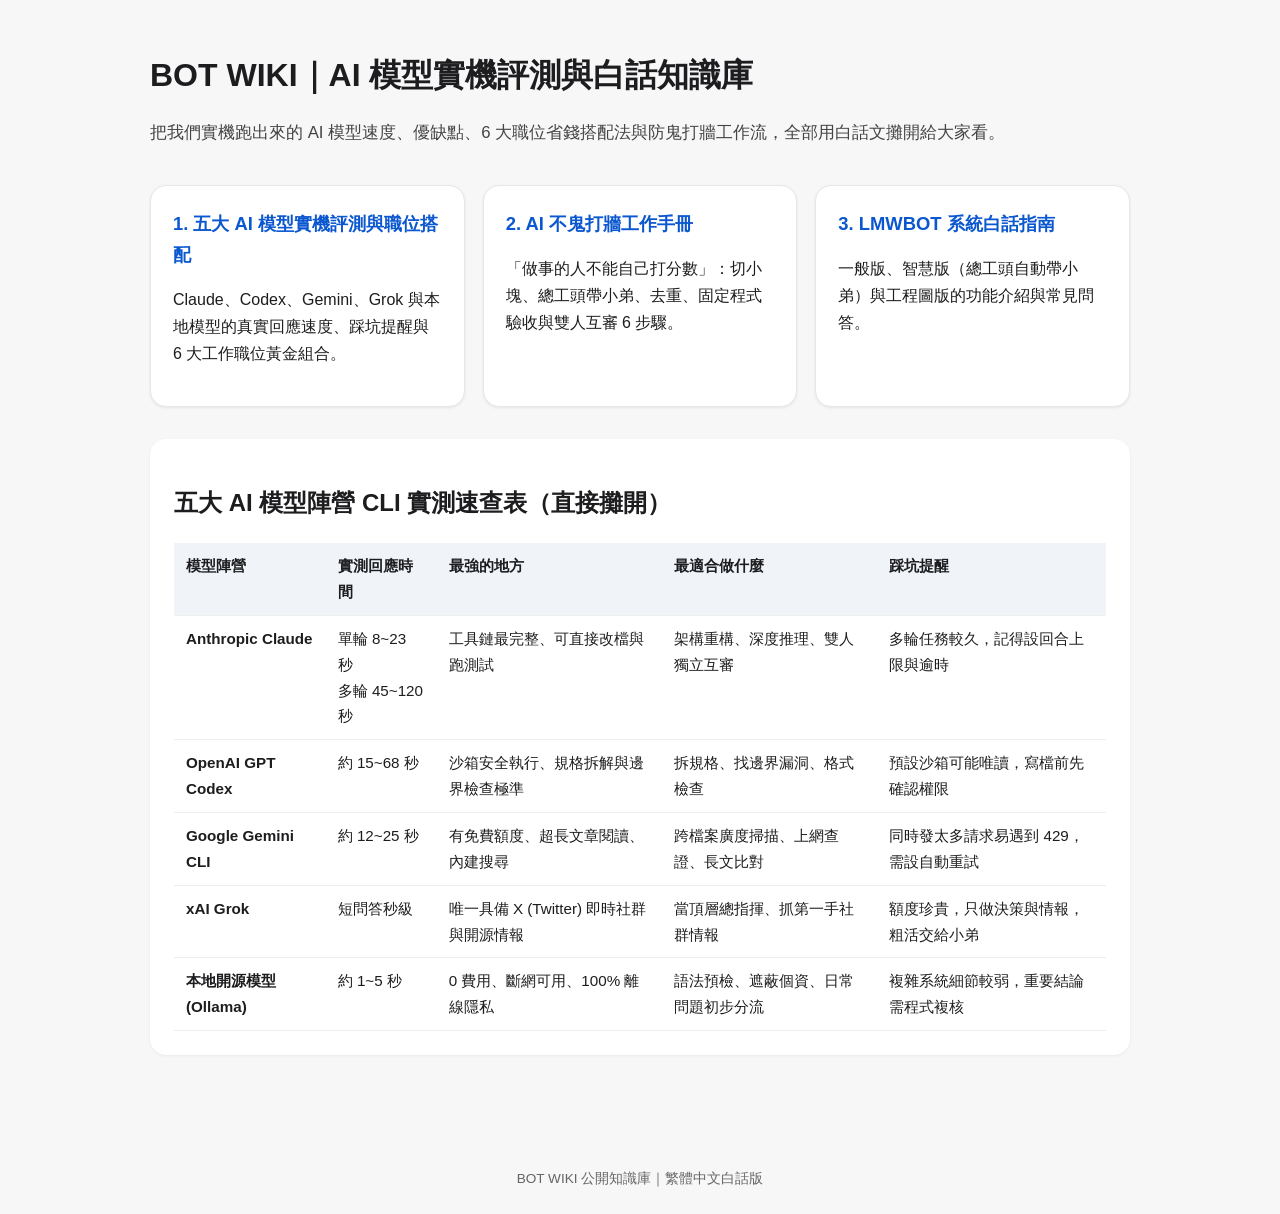
==== index.html @ 4997c87b "docs(wiki): plain-language full tables laid out in README and HTML pages" ====
<!DOCTYPE html>
<html lang="zh-TW">
<head>
<meta charset="utf-8">
<meta name="viewport" content="width=device-width, initial-scale=1">
<title>BOT WIKI｜AI 模型實機評測與白話知識庫</title>
<style>
body{margin:0;font-family:"Noto Sans CJK TC","PingFang TC","Microsoft JhengHei",sans-serif;background:#f7f7f8;color:#1d1d1f;line-height:1.7}
header{padding:48px 24px 20px;max-width:980px;margin:auto}
h1{font-size:2rem;margin:0 0 8px}
.sub{color:#444;font-size:1.05rem}
main{max-width:980px;margin:auto;padding:0 24px 64px}
.cards{display:grid;grid-template-columns:repeat(auto-fit,minmax(280px,1fr));gap:18px;margin-bottom:32px}
a.card{display:block;background:#fff;border-radius:16px;padding:22px;text-decoration:none;color:inherit;box-shadow:0 1px 3px rgba(0,0,0,.08);border:1px solid #e5e7eb}
a.card h2{font-size:1.15rem;margin:0 0 8px;color:#0b57d0}
section{background:#fff;border-radius:16px;padding:24px;margin-bottom:24px;box-shadow:0 1px 3px rgba(0,0,0,.06)}
table{width:100%;border-collapse:collapse;margin-top:12px;font-size:.95rem}
th,td{padding:10px 12px;border-bottom:1px solid #eee;text-align:left;vertical-align:top}
th{background:#f0f4f9;font-weight:600}
footer{text-align:center;color:#666;font-size:.85rem;padding:24px}
</style>
</head>
<body>
<header>
<h1>BOT WIKI｜AI 模型實機評測與白話知識庫</h1>
<p class="sub">把我們實機跑出來的 AI 模型速度、優缺點、6 大職位省錢搭配法與防鬼打牆工作流，全部用白話文攤開給大家看。</p>
</header>
<main>
<div class="cards">
<a class="card" href="pages/smith/model-providers-live-benchmark.html"><h2>1. 五大 AI 模型實機評測與職位搭配</h2><p>Claude、Codex、Gemini、Grok 與本地模型的真實回應速度、踩坑提醒與 6 大工作職位黃金組合。</p></a>
<a class="card" href="pages/smith/agentic-dual-loop-playbook.html"><h2>2. AI 不鬼打牆工作手冊</h2><p>「做事的人不能自己打分數」：切小塊、總工頭帶小弟、去重、固定程式驗收與雙人互審 6 步驟。</p></a>
<a class="card" href="pages/smith/lmwbot-system-guide.html"><h2>3. LMWBOT 系統白話指南</h2><p>一般版、智慧版（總工頭自動帶小弟）與工程圖版的功能介紹與常見問答。</p></a>
</div>

<section>
<h2>五大 AI 模型陣營 CLI 實測速查表（直接攤開）</h2>
<table>
<thead><tr><th>模型陣營</th><th>實測回應時間</th><th>最強的地方</th><th>最適合做什麼</th><th>踩坑提醒</th></tr></thead>
<tbody>
<tr><td><b>Anthropic Claude</b></td><td>單輪 8~23 秒<br>多輪 45~120 秒</td><td>工具鏈最完整、可直接改檔與跑測試</td><td>架構重構、深度推理、雙人獨立互審</td><td>多輪任務較久，記得設回合上限與逾時</td></tr>
<tr><td><b>OpenAI GPT Codex</b></td><td>約 15~68 秒</td><td>沙箱安全執行、規格拆解與邊界檢查極準</td><td>拆規格、找邊界漏洞、格式檢查</td><td>預設沙箱可能唯讀，寫檔前先確認權限</td></tr>
<tr><td><b>Google Gemini CLI</b></td><td>約 12~25 秒</td><td>有免費額度、超長文章閱讀、內建搜尋</td><td>跨檔案廣度掃描、上網查證、長文比對</td><td>同時發太多請求易遇到 429，需設自動重試</td></tr>
<tr><td><b>xAI Grok</b></td><td>短問答秒級</td><td>唯一具備 X (Twitter) 即時社群與開源情報</td><td>當頂層總指揮、抓第一手社群情報</td><td>額度珍貴，只做決策與情報，粗活交給小弟</td></tr>
<tr><td><b>本地開源模型 (Ollama)</b></td><td>約 1~5 秒</td><td>0 費用、斷網可用、100% 離線隱私</td><td>語法預檢、遮蔽個資、日常問題初步分流</td><td>複雜系統細節較弱，重要結論需程式複核</td></tr>
</tbody>
</table>
</section>
</main>
<footer>BOT WIKI 公開知識庫｜繁體中文白話版</footer>
</body>
</html>
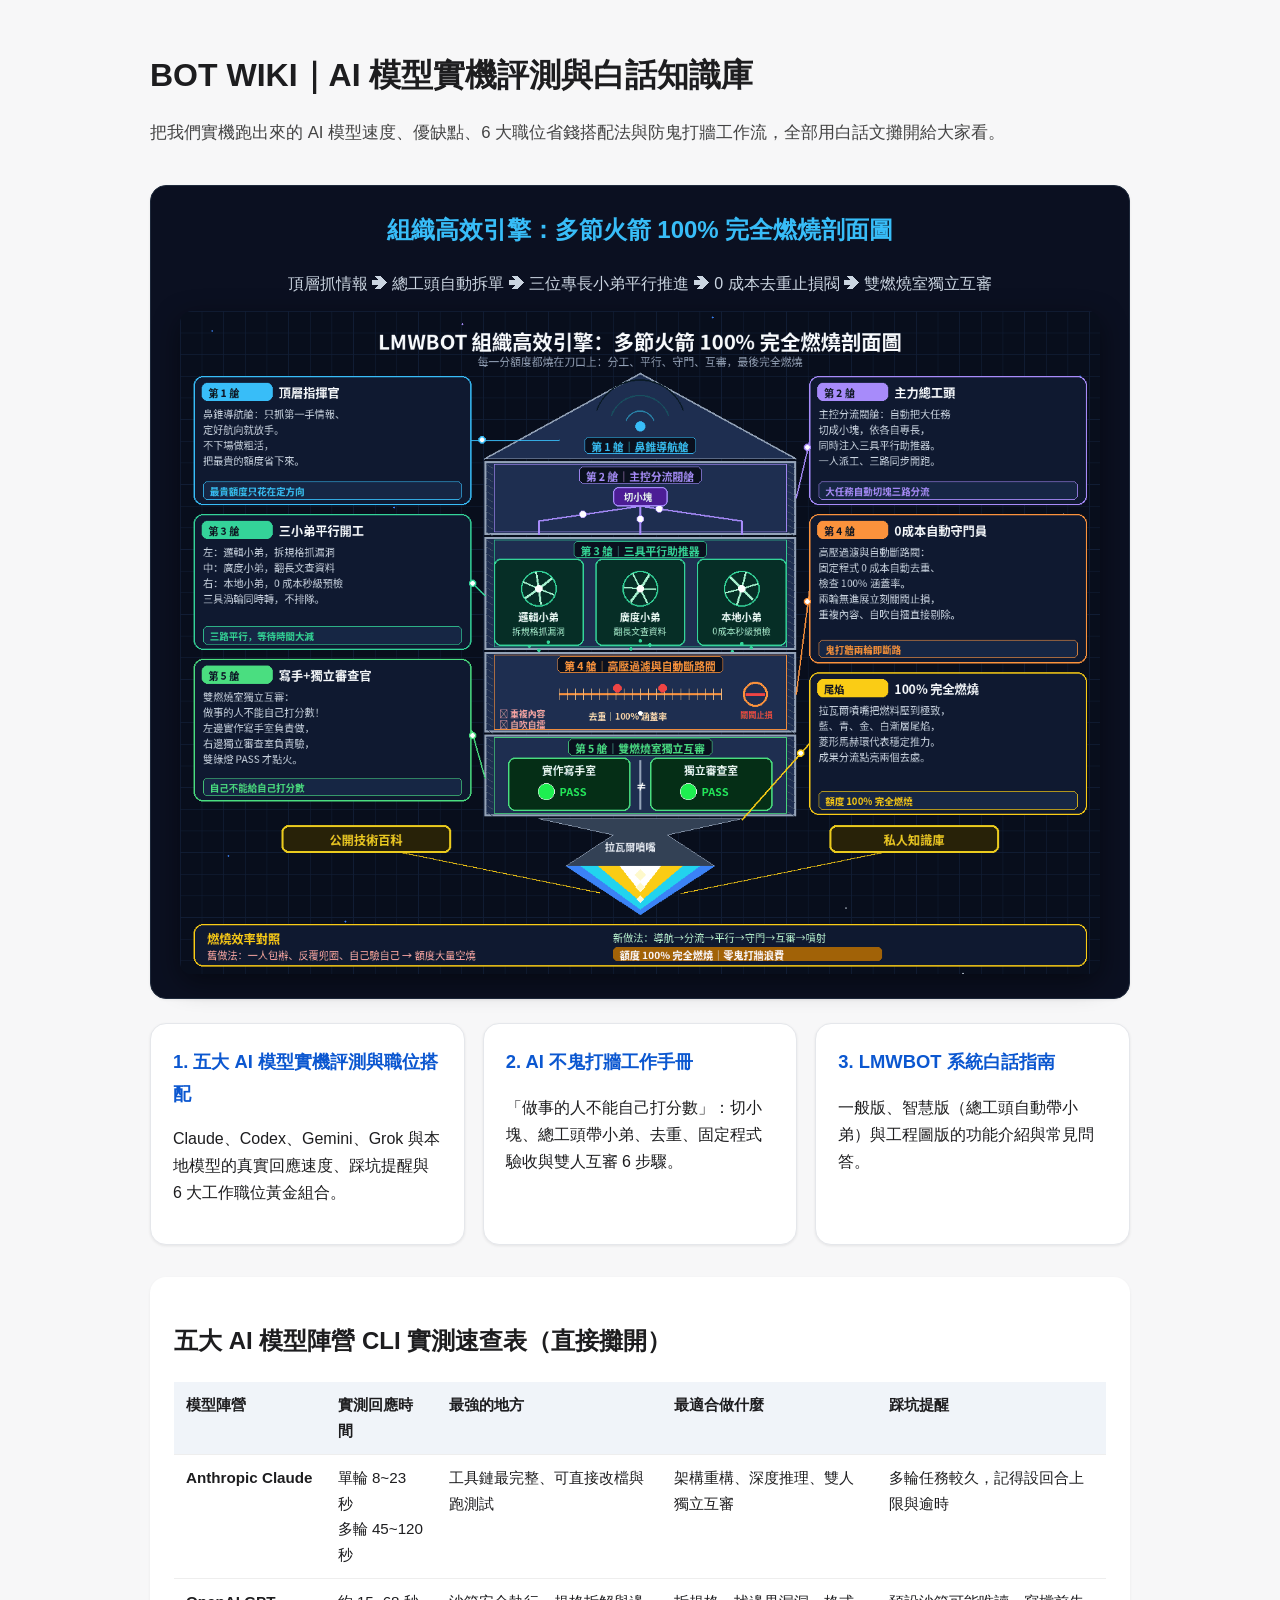
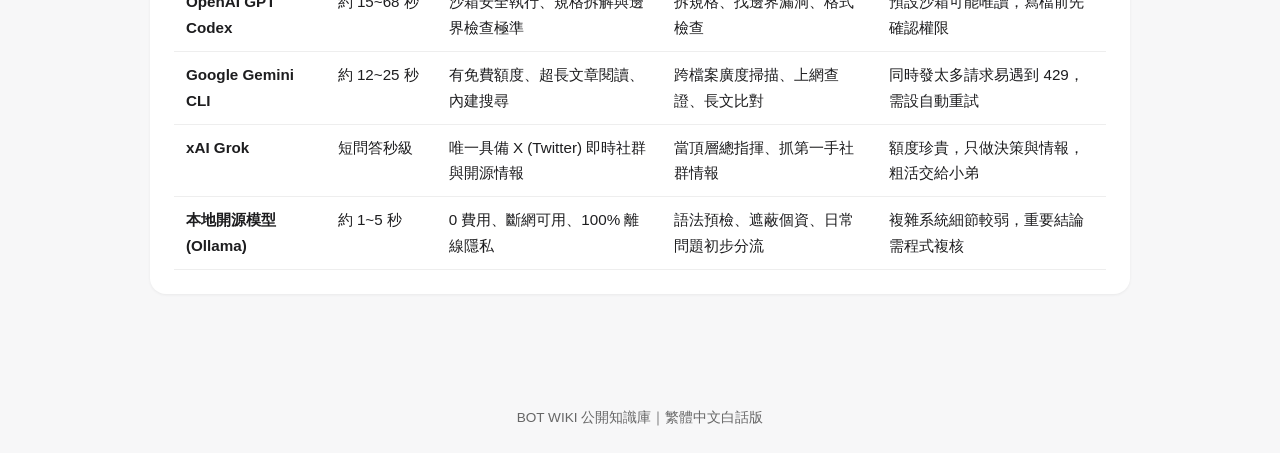
==== commit ff547515: "feat(bot_wiki): add Rocket 100% Complete-Combustion Cross-Section animated GIF" ====
--- a/index.html
+++ b/index.html
@@ -26,6 +26,11 @@
 <p class="sub">把我們實機跑出來的 AI 模型速度、優缺點、6 大職位省錢搭配法與防鬼打牆工作流，全部用白話文攤開給大家看。</p>
 </header>
 <main>
+<section style="text-align:center;background:#0b1021;color:#f8fafc;border:1px solid #1e293b">
+<h2 style="margin-top:0;color:#38bdf8">組織高效引擎：多節火箭 100% 完全燃燒剖面圖</h2>
+<p style="color:#cbd5e1;margin:6px 0 14px">頂層抓情報 ➔ 總工頭自動拆單 ➔ 三位專長小弟平行推進 ➔ 0 成本去重止損閥 ➔ 雙燃燒室獨立互審</p>
+<img src="assets/org-efficiency-engine.gif" alt="LMWBOT 組織高效引擎：多節火箭 100% 完全燃燒剖面圖" style="width:100%;max-width:920px;border-radius:12px;display:block;margin:0 auto;box-shadow:0 8px 28px rgba(0,0,0,.45)">
+</section>
 <div class="cards">
 <a class="card" href="pages/smith/model-providers-live-benchmark.html"><h2>1. 五大 AI 模型實機評測與職位搭配</h2><p>Claude、Codex、Gemini、Grok 與本地模型的真實回應速度、踩坑提醒與 6 大工作職位黃金組合。</p></a>
 <a class="card" href="pages/smith/agentic-dual-loop-playbook.html"><h2>2. AI 不鬼打牆工作手冊</h2><p>「做事的人不能自己打分數」：切小塊、總工頭帶小弟、去重、固定程式驗收與雙人互審 6 步驟。</p></a>
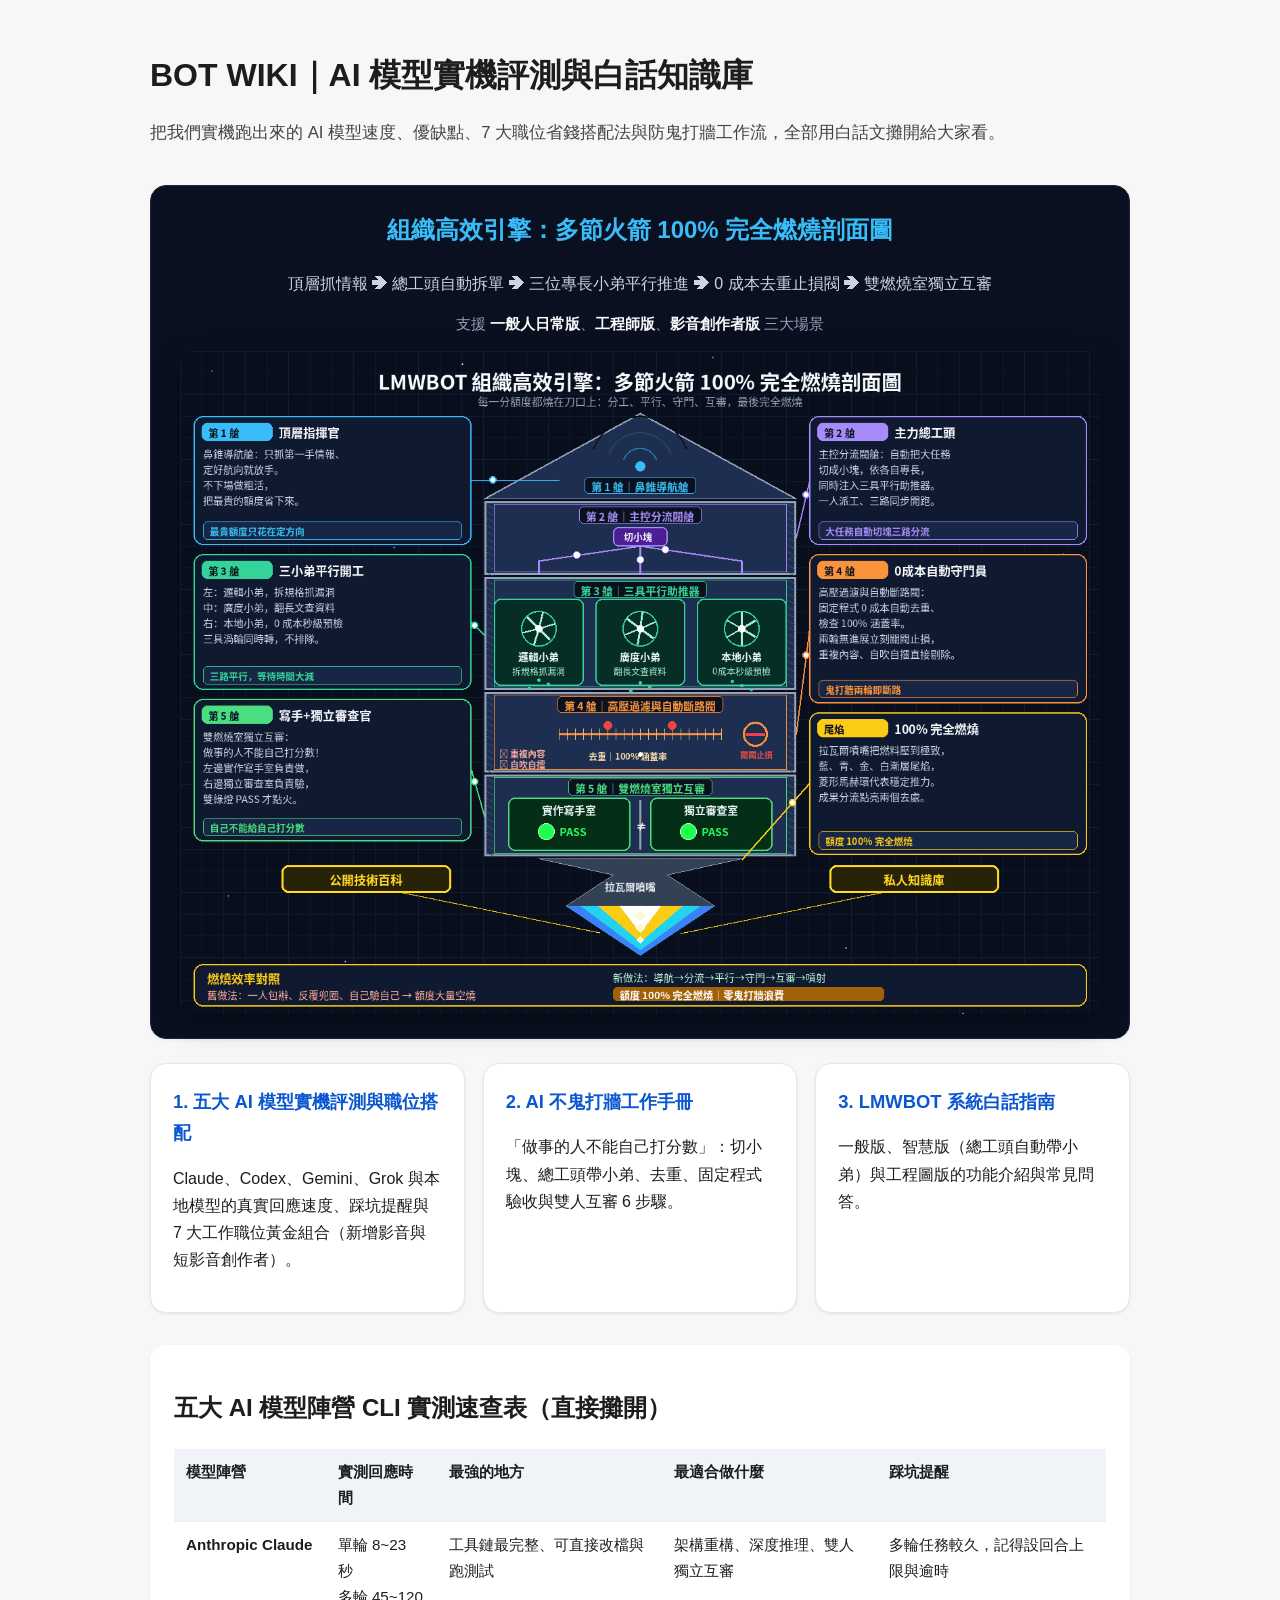
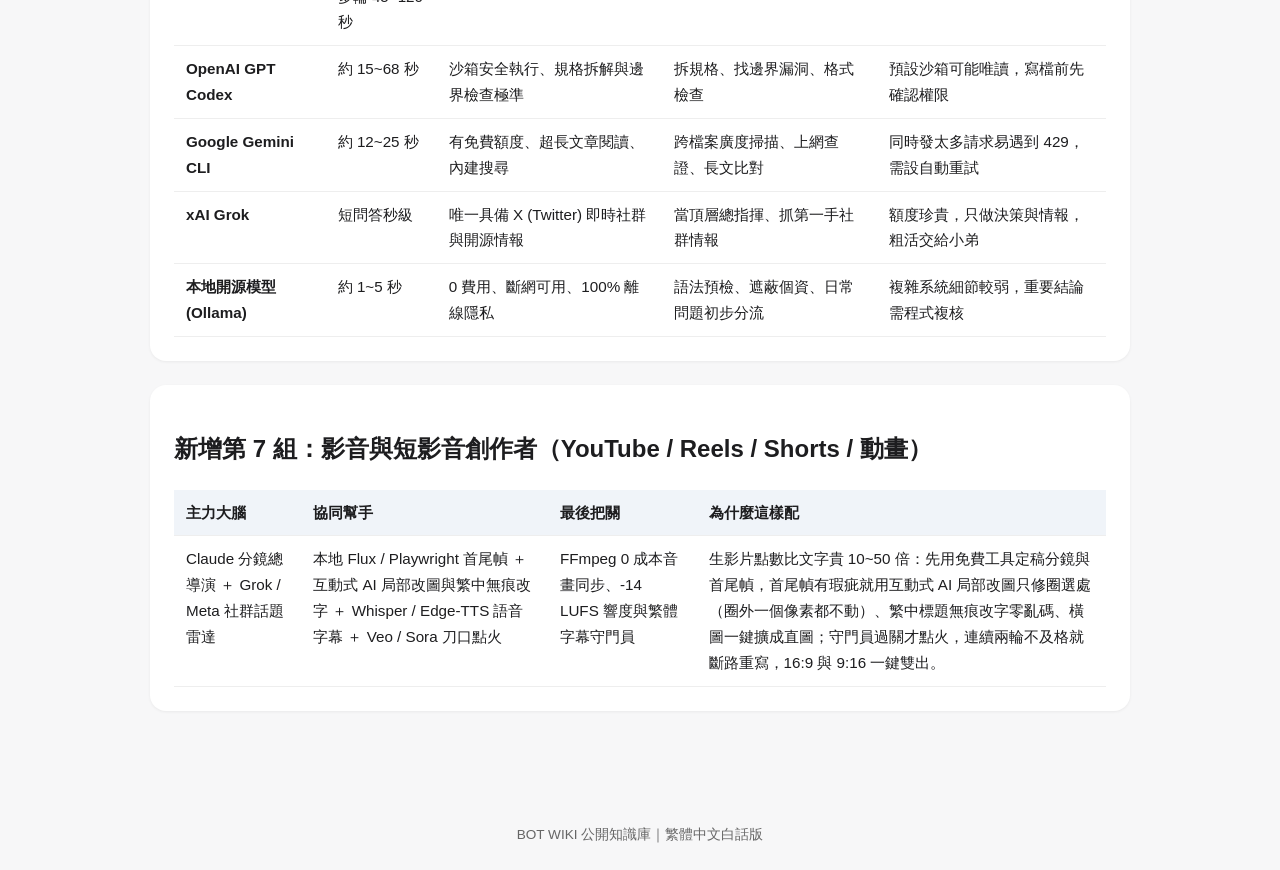
==== commit 5fb37ba5: "feat(bot_wiki): add Creator Media Pipeline & Interactive AI Image Editor Core (7th role combo)" ====
--- a/index.html
+++ b/index.html
@@ -23,16 +23,17 @@
 <body>
 <header>
 <h1>BOT WIKI｜AI 模型實機評測與白話知識庫</h1>
-<p class="sub">把我們實機跑出來的 AI 模型速度、優缺點、6 大職位省錢搭配法與防鬼打牆工作流，全部用白話文攤開給大家看。</p>
+<p class="sub">把我們實機跑出來的 AI 模型速度、優缺點、7 大職位省錢搭配法與防鬼打牆工作流，全部用白話文攤開給大家看。</p>
 </header>
 <main>
 <section style="text-align:center;background:#0b1021;color:#f8fafc;border:1px solid #1e293b">
 <h2 style="margin-top:0;color:#38bdf8">組織高效引擎：多節火箭 100% 完全燃燒剖面圖</h2>
 <p style="color:#cbd5e1;margin:6px 0 14px">頂層抓情報 ➔ 總工頭自動拆單 ➔ 三位專長小弟平行推進 ➔ 0 成本去重止損閥 ➔ 雙燃燒室獨立互審</p>
+<p style="color:#94a3b8;margin:0 0 14px;font-size:.95rem">支援 <b style="color:#f8fafc">一般人日常版</b>、<b style="color:#f8fafc">工程師版</b>、<b style="color:#f8fafc">影音創作者版</b> 三大場景</p>
 <img src="assets/org-efficiency-engine.gif" alt="LMWBOT 組織高效引擎：多節火箭 100% 完全燃燒剖面圖" style="width:100%;max-width:920px;border-radius:12px;display:block;margin:0 auto;box-shadow:0 8px 28px rgba(0,0,0,.45)">
 </section>
 <div class="cards">
-<a class="card" href="pages/smith/model-providers-live-benchmark.html"><h2>1. 五大 AI 模型實機評測與職位搭配</h2><p>Claude、Codex、Gemini、Grok 與本地模型的真實回應速度、踩坑提醒與 6 大工作職位黃金組合。</p></a>
+<a class="card" href="pages/smith/model-providers-live-benchmark.html"><h2>1. 五大 AI 模型實機評測與職位搭配</h2><p>Claude、Codex、Gemini、Grok 與本地模型的真實回應速度、踩坑提醒與 7 大工作職位黃金組合（新增影音與短影音創作者）。</p></a>
 <a class="card" href="pages/smith/agentic-dual-loop-playbook.html"><h2>2. AI 不鬼打牆工作手冊</h2><p>「做事的人不能自己打分數」：切小塊、總工頭帶小弟、去重、固定程式驗收與雙人互審 6 步驟。</p></a>
 <a class="card" href="pages/smith/lmwbot-system-guide.html"><h2>3. LMWBOT 系統白話指南</h2><p>一般版、智慧版（總工頭自動帶小弟）與工程圖版的功能介紹與常見問答。</p></a>
 </div>
@@ -50,6 +51,16 @@
 </tbody>
 </table>
 </section>
+
+<section>
+<h2>新增第 7 組：影音與短影音創作者（YouTube / Reels / Shorts / 動畫）</h2>
+<table>
+<thead><tr><th>主力大腦</th><th>協同幫手</th><th>最後把關</th><th>為什麼這樣配</th></tr></thead>
+<tbody>
+<tr><td>Claude 分鏡總導演 ＋ Grok / Meta 社群話題雷達</td><td>本地 Flux / Playwright 首尾幀 ＋ 互動式 AI 局部改圖與繁中無痕改字 ＋ Whisper / Edge-TTS 語音字幕 ＋ Veo / Sora 刀口點火</td><td>FFmpeg 0 成本音畫同步、-14 LUFS 響度與繁體字幕守門員</td><td>生影片點數比文字貴 10~50 倍：先用免費工具定稿分鏡與首尾幀，首尾幀有瑕疵就用互動式 AI 局部改圖只修圈選處（圈外一個像素都不動）、繁中標題無痕改字零亂碼、橫圖一鍵擴成直圖；守門員過關才點火，連續兩輪不及格就斷路重寫，16:9 與 9:16 一鍵雙出。</td></tr>
+</tbody>
+</table>
+</section>
 </main>
 <footer>BOT WIKI 公開知識庫｜繁體中文白話版</footer>
 </body>
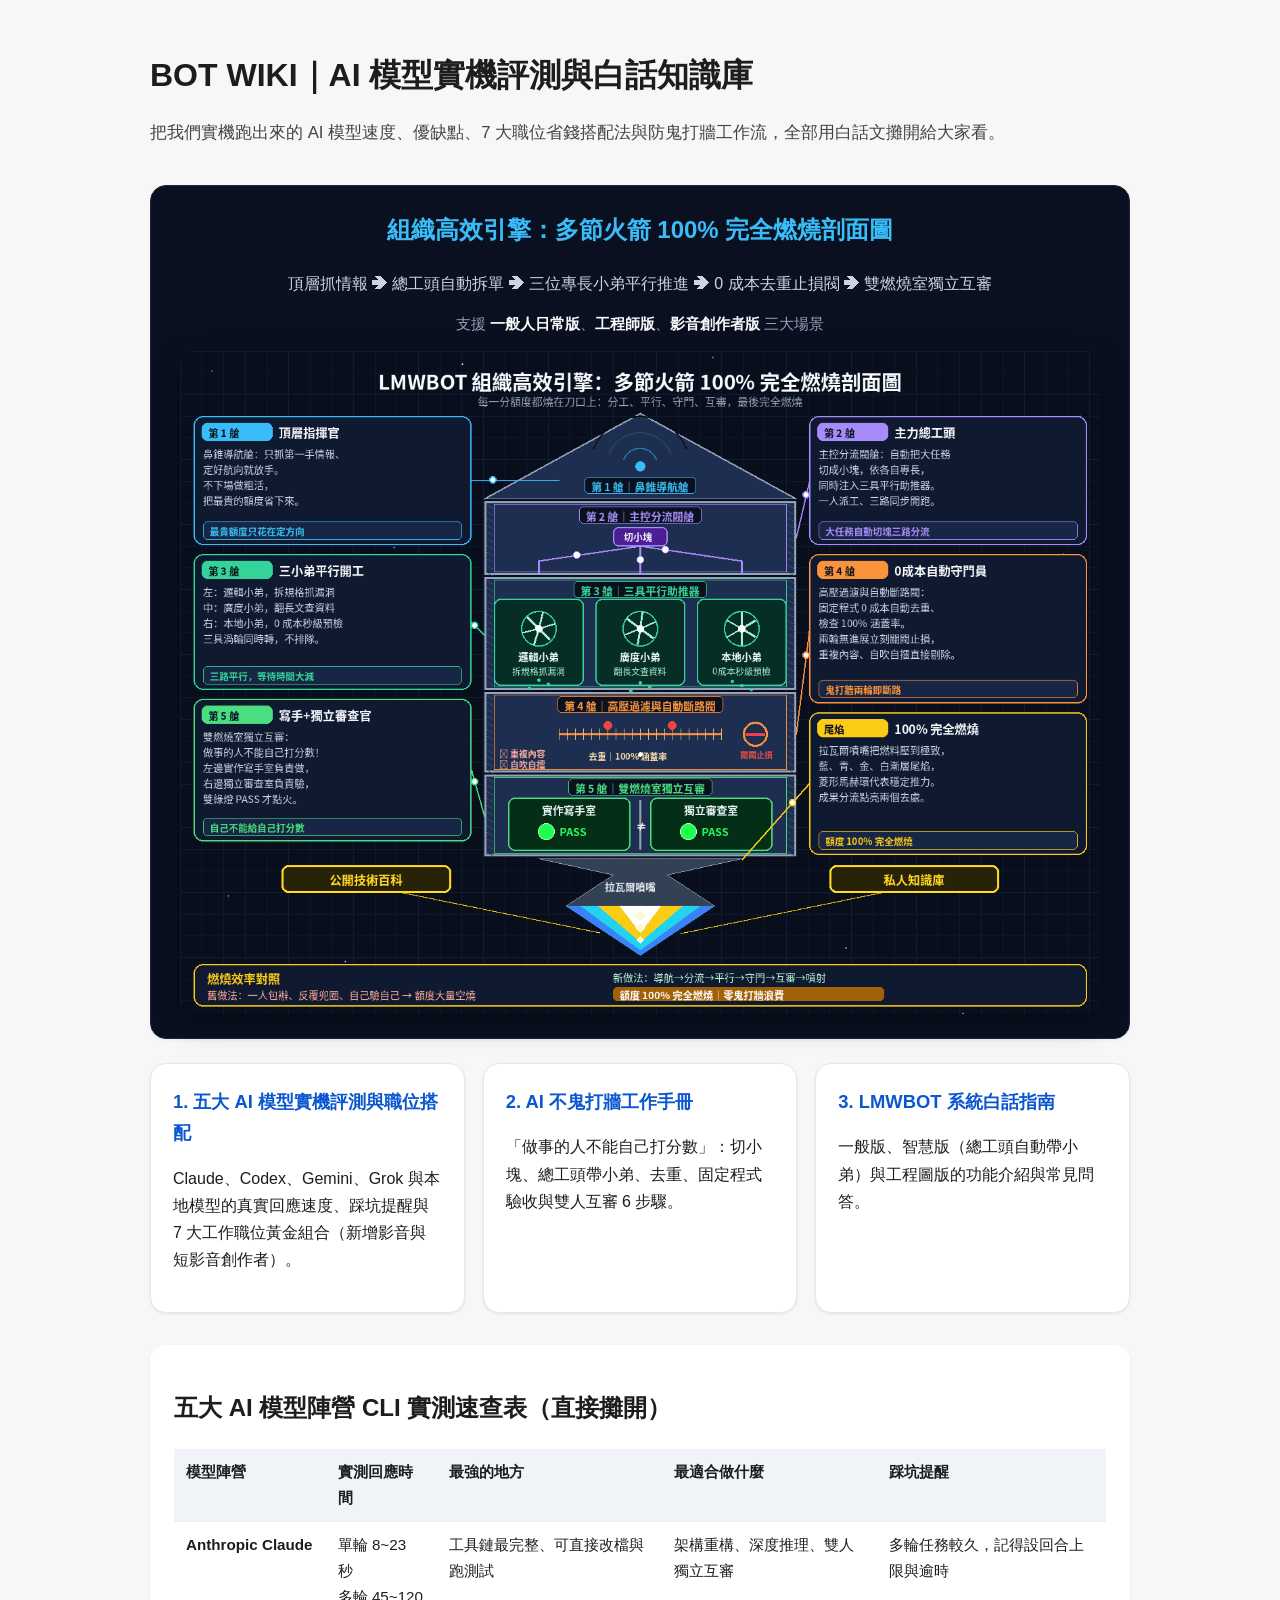
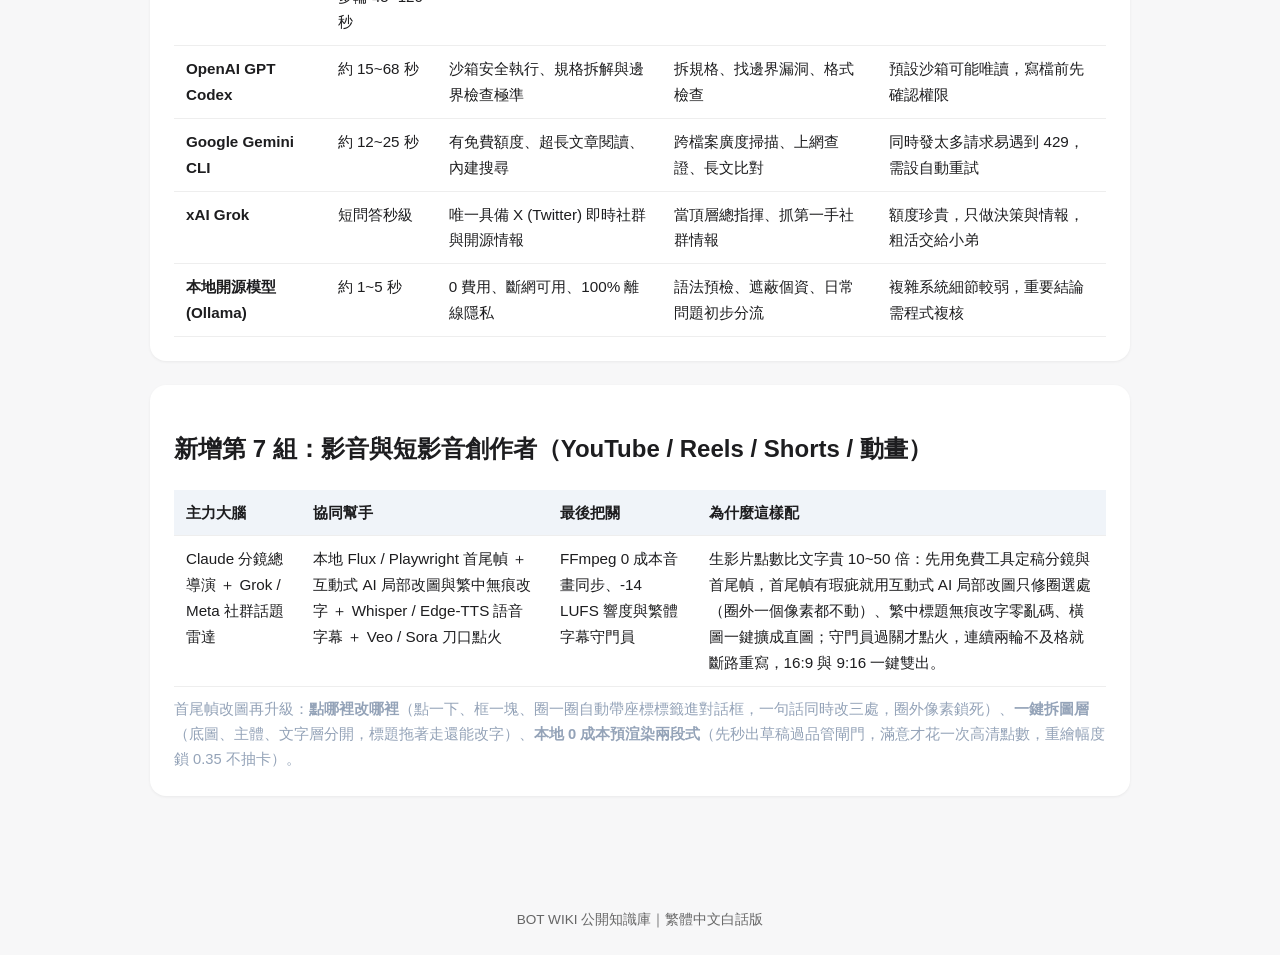
==== commit 8f012dd0: "docs: 互動改圖基礎款座標對話、智慧款拆圖層、本地預渲染兩段式" ====
--- a/index.html
+++ b/index.html
@@ -60,6 +60,7 @@
 <tr><td>Claude 分鏡總導演 ＋ Grok / Meta 社群話題雷達</td><td>本地 Flux / Playwright 首尾幀 ＋ 互動式 AI 局部改圖與繁中無痕改字 ＋ Whisper / Edge-TTS 語音字幕 ＋ Veo / Sora 刀口點火</td><td>FFmpeg 0 成本音畫同步、-14 LUFS 響度與繁體字幕守門員</td><td>生影片點數比文字貴 10~50 倍：先用免費工具定稿分鏡與首尾幀，首尾幀有瑕疵就用互動式 AI 局部改圖只修圈選處（圈外一個像素都不動）、繁中標題無痕改字零亂碼、橫圖一鍵擴成直圖；守門員過關才點火，連續兩輪不及格就斷路重寫，16:9 與 9:16 一鍵雙出。</td></tr>
 </tbody>
 </table>
+<p style="color:#94a3b8;margin:10px 0 0;font-size:.92rem">首尾幀改圖再升級：<b>點哪裡改哪裡</b>（點一下、框一塊、圈一圈自動帶座標標籤進對話框，一句話同時改三處，圈外像素鎖死）、<b>一鍵拆圖層</b>（底圖、主體、文字層分開，標題拖著走還能改字）、<b>本地 0 成本預渲染兩段式</b>（先秒出草稿過品管閘門，滿意才花一次高清點數，重繪幅度鎖 0.35 不抽卡）。</p>
 </section>
 </main>
 <footer>BOT WIKI 公開知識庫｜繁體中文白話版</footer>
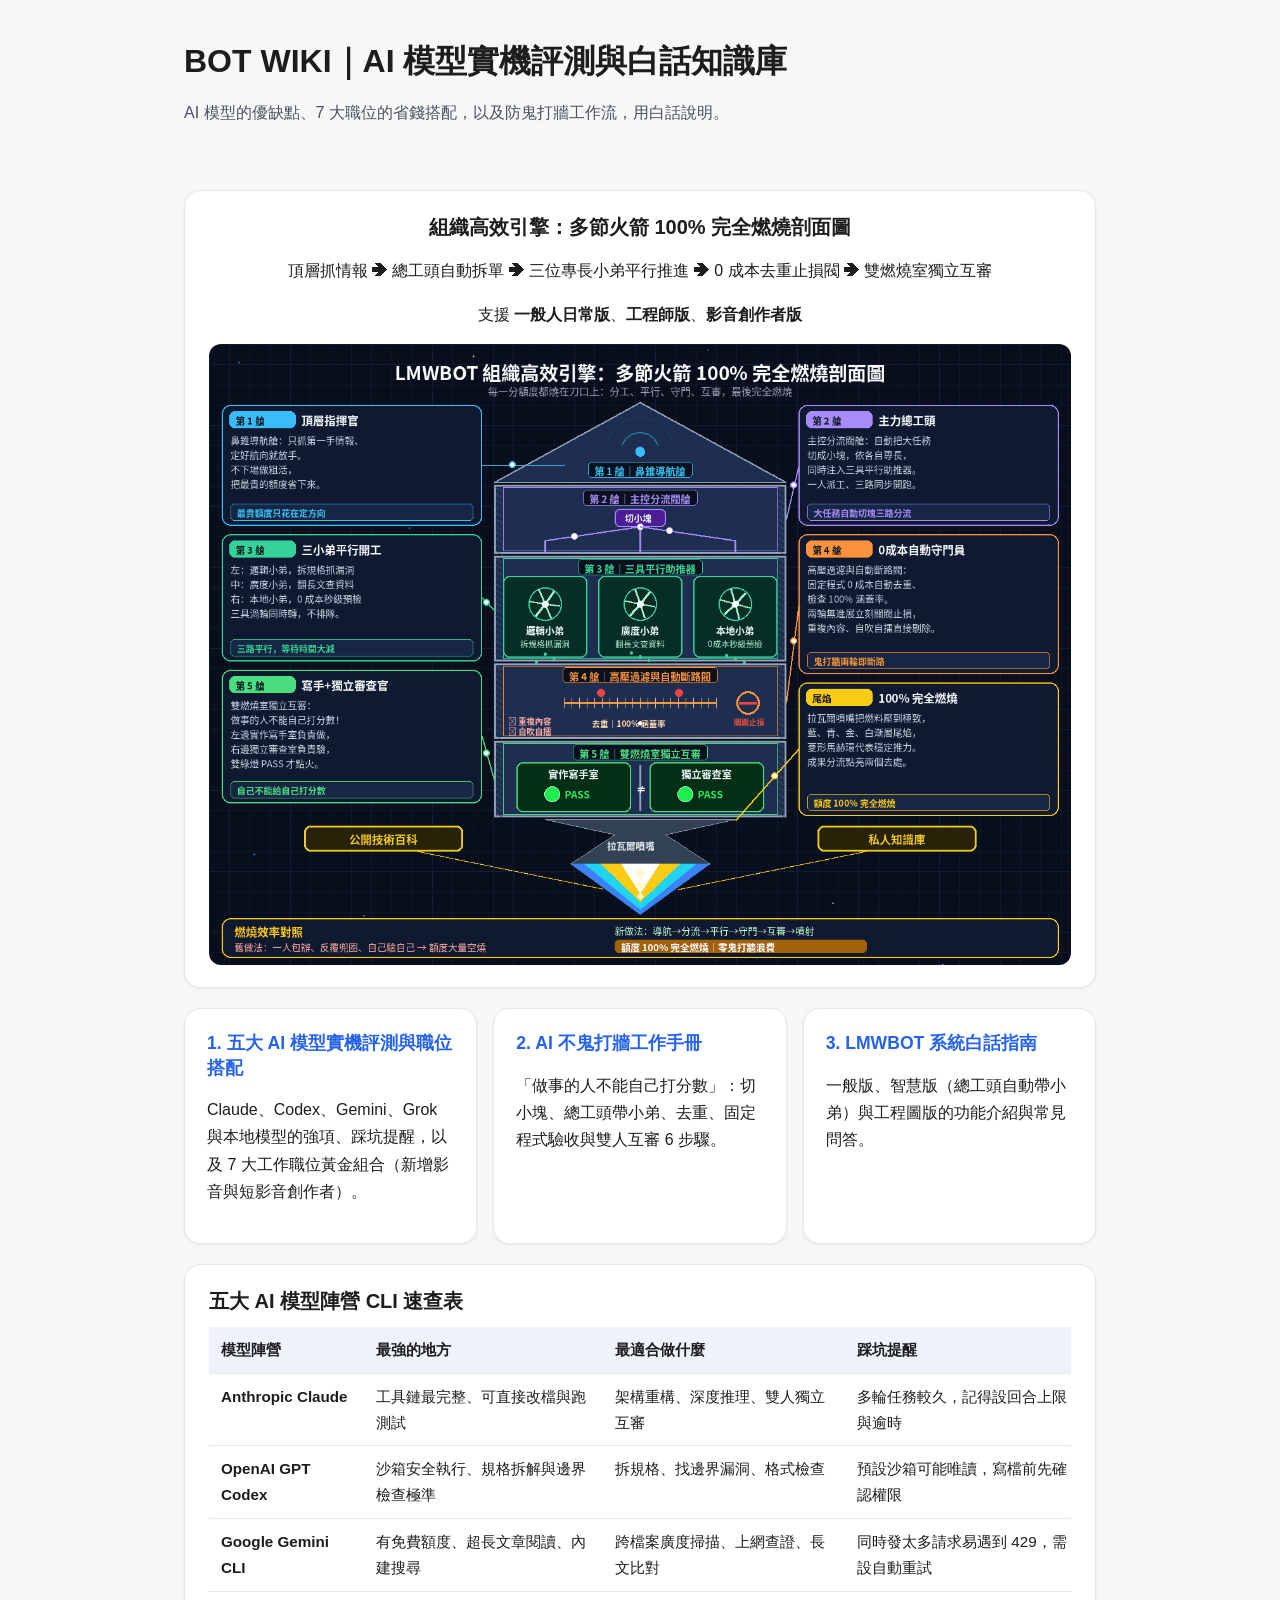
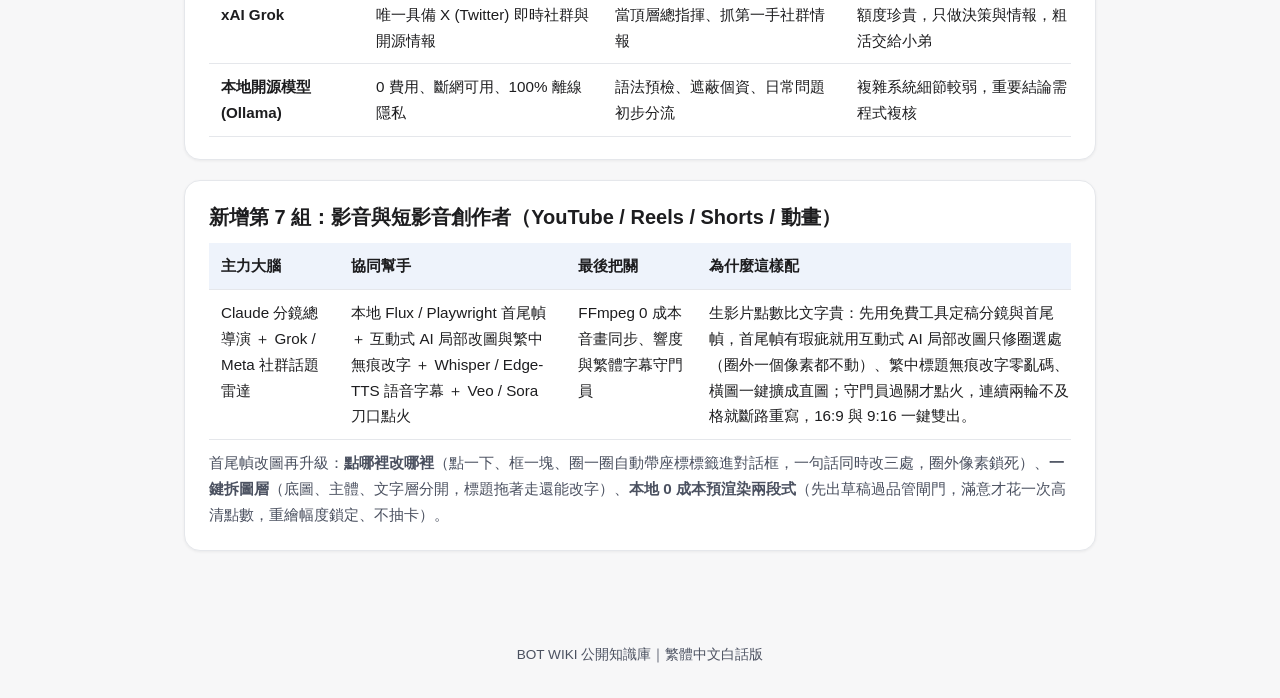
==== commit fb020d26: "docs: 依 2026-11-01 原則整理公開知識庫 拿掉沒有原始紀錄的實測秒數與調校參數，作業系統摘要只留支援平台，並移出不該出現在公開庫的頁面。版面改為預設淺色、960px 單欄，表格可橫向捲" ====
--- a/index.html
+++ b/index.html
@@ -4,63 +4,53 @@
 <meta charset="utf-8">
 <meta name="viewport" content="width=device-width, initial-scale=1">
 <title>BOT WIKI｜AI 模型實機評測與白話知識庫</title>
-<style>
-body{margin:0;font-family:"Noto Sans CJK TC","PingFang TC","Microsoft JhengHei",sans-serif;background:#f7f7f8;color:#1d1d1f;line-height:1.7}
-header{padding:48px 24px 20px;max-width:980px;margin:auto}
-h1{font-size:2rem;margin:0 0 8px}
-.sub{color:#444;font-size:1.05rem}
-main{max-width:980px;margin:auto;padding:0 24px 64px}
-.cards{display:grid;grid-template-columns:repeat(auto-fit,minmax(280px,1fr));gap:18px;margin-bottom:32px}
-a.card{display:block;background:#fff;border-radius:16px;padding:22px;text-decoration:none;color:inherit;box-shadow:0 1px 3px rgba(0,0,0,.08);border:1px solid #e5e7eb}
-a.card h2{font-size:1.15rem;margin:0 0 8px;color:#0b57d0}
-section{background:#fff;border-radius:16px;padding:24px;margin-bottom:24px;box-shadow:0 1px 3px rgba(0,0,0,.06)}
-table{width:100%;border-collapse:collapse;margin-top:12px;font-size:.95rem}
-th,td{padding:10px 12px;border-bottom:1px solid #eee;text-align:left;vertical-align:top}
-th{background:#f0f4f9;font-weight:600}
-footer{text-align:center;color:#666;font-size:.85rem;padding:24px}
-</style>
+<link rel="stylesheet" href="shared/site.css">
 </head>
 <body>
 <header>
 <h1>BOT WIKI｜AI 模型實機評測與白話知識庫</h1>
-<p class="sub">把我們實機跑出來的 AI 模型速度、優缺點、7 大職位省錢搭配法與防鬼打牆工作流，全部用白話文攤開給大家看。</p>
+<p class="sub">AI 模型的優缺點、7 大職位的省錢搭配，以及防鬼打牆工作流，用白話說明。</p>
 </header>
 <main>
-<section style="text-align:center;background:#0b1021;color:#f8fafc;border:1px solid #1e293b">
-<h2 style="margin-top:0;color:#38bdf8">組織高效引擎：多節火箭 100% 完全燃燒剖面圖</h2>
-<p style="color:#cbd5e1;margin:6px 0 14px">頂層抓情報 ➔ 總工頭自動拆單 ➔ 三位專長小弟平行推進 ➔ 0 成本去重止損閥 ➔ 雙燃燒室獨立互審</p>
-<p style="color:#94a3b8;margin:0 0 14px;font-size:.95rem">支援 <b style="color:#f8fafc">一般人日常版</b>、<b style="color:#f8fafc">工程師版</b>、<b style="color:#f8fafc">影音創作者版</b> 三大場景</p>
-<img src="assets/org-efficiency-engine.gif" alt="LMWBOT 組織高效引擎：多節火箭 100% 完全燃燒剖面圖" style="width:100%;max-width:920px;border-radius:12px;display:block;margin:0 auto;box-shadow:0 8px 28px rgba(0,0,0,.45)">
+<section class="hero">
+<h2>組織高效引擎：多節火箭 100% 完全燃燒剖面圖</h2>
+<p>頂層抓情報 ➔ 總工頭自動拆單 ➔ 三位專長小弟平行推進 ➔ 0 成本去重止損閥 ➔ 雙燃燒室獨立互審</p>
+<p>支援 <b>一般人日常版</b>、<b>工程師版</b>、<b>影音創作者版</b></p>
+<img src="assets/org-efficiency-engine.gif" alt="LMWBOT 組織高效引擎：多節火箭 100% 完全燃燒剖面圖">
 </section>
 <div class="cards">
-<a class="card" href="pages/smith/model-providers-live-benchmark.html"><h2>1. 五大 AI 模型實機評測與職位搭配</h2><p>Claude、Codex、Gemini、Grok 與本地模型的真實回應速度、踩坑提醒與 7 大工作職位黃金組合（新增影音與短影音創作者）。</p></a>
+<a class="card" href="pages/smith/model-providers-live-benchmark.html"><h2>1. 五大 AI 模型實機評測與職位搭配</h2><p>Claude、Codex、Gemini、Grok 與本地模型的強項、踩坑提醒，以及 7 大工作職位黃金組合（新增影音與短影音創作者）。</p></a>
 <a class="card" href="pages/smith/agentic-dual-loop-playbook.html"><h2>2. AI 不鬼打牆工作手冊</h2><p>「做事的人不能自己打分數」：切小塊、總工頭帶小弟、去重、固定程式驗收與雙人互審 6 步驟。</p></a>
 <a class="card" href="pages/smith/lmwbot-system-guide.html"><h2>3. LMWBOT 系統白話指南</h2><p>一般版、智慧版（總工頭自動帶小弟）與工程圖版的功能介紹與常見問答。</p></a>
 </div>
 
 <section>
-<h2>五大 AI 模型陣營 CLI 實測速查表（直接攤開）</h2>
+<h2>五大 AI 模型陣營 CLI 速查表</h2>
+<div class="table-scroll">
 <table>
-<thead><tr><th>模型陣營</th><th>實測回應時間</th><th>最強的地方</th><th>最適合做什麼</th><th>踩坑提醒</th></tr></thead>
+<thead><tr><th>模型陣營</th><th>最強的地方</th><th>最適合做什麼</th><th>踩坑提醒</th></tr></thead>
 <tbody>
-<tr><td><b>Anthropic Claude</b></td><td>單輪 8~23 秒<br>多輪 45~120 秒</td><td>工具鏈最完整、可直接改檔與跑測試</td><td>架構重構、深度推理、雙人獨立互審</td><td>多輪任務較久，記得設回合上限與逾時</td></tr>
-<tr><td><b>OpenAI GPT Codex</b></td><td>約 15~68 秒</td><td>沙箱安全執行、規格拆解與邊界檢查極準</td><td>拆規格、找邊界漏洞、格式檢查</td><td>預設沙箱可能唯讀，寫檔前先確認權限</td></tr>
-<tr><td><b>Google Gemini CLI</b></td><td>約 12~25 秒</td><td>有免費額度、超長文章閱讀、內建搜尋</td><td>跨檔案廣度掃描、上網查證、長文比對</td><td>同時發太多請求易遇到 429，需設自動重試</td></tr>
-<tr><td><b>xAI Grok</b></td><td>短問答秒級</td><td>唯一具備 X (Twitter) 即時社群與開源情報</td><td>當頂層總指揮、抓第一手社群情報</td><td>額度珍貴，只做決策與情報，粗活交給小弟</td></tr>
-<tr><td><b>本地開源模型 (Ollama)</b></td><td>約 1~5 秒</td><td>0 費用、斷網可用、100% 離線隱私</td><td>語法預檢、遮蔽個資、日常問題初步分流</td><td>複雜系統細節較弱，重要結論需程式複核</td></tr>
+<tr><td><b>Anthropic Claude</b></td><td>工具鏈最完整、可直接改檔與跑測試</td><td>架構重構、深度推理、雙人獨立互審</td><td>多輪任務較久，記得設回合上限與逾時</td></tr>
+<tr><td><b>OpenAI GPT Codex</b></td><td>沙箱安全執行、規格拆解與邊界檢查極準</td><td>拆規格、找邊界漏洞、格式檢查</td><td>預設沙箱可能唯讀，寫檔前先確認權限</td></tr>
+<tr><td><b>Google Gemini CLI</b></td><td>有免費額度、超長文章閱讀、內建搜尋</td><td>跨檔案廣度掃描、上網查證、長文比對</td><td>同時發太多請求易遇到 429，需設自動重試</td></tr>
+<tr><td><b>xAI Grok</b></td><td>唯一具備 X (Twitter) 即時社群與開源情報</td><td>當頂層總指揮、抓第一手社群情報</td><td>額度珍貴，只做決策與情報，粗活交給小弟</td></tr>
+<tr><td><b>本地開源模型 (Ollama)</b></td><td>0 費用、斷網可用、100% 離線隱私</td><td>語法預檢、遮蔽個資、日常問題初步分流</td><td>複雜系統細節較弱，重要結論需程式複核</td></tr>
 </tbody>
 </table>
+</div>
 </section>
 
 <section>
 <h2>新增第 7 組：影音與短影音創作者（YouTube / Reels / Shorts / 動畫）</h2>
+<div class="table-scroll">
 <table>
 <thead><tr><th>主力大腦</th><th>協同幫手</th><th>最後把關</th><th>為什麼這樣配</th></tr></thead>
 <tbody>
-<tr><td>Claude 分鏡總導演 ＋ Grok / Meta 社群話題雷達</td><td>本地 Flux / Playwright 首尾幀 ＋ 互動式 AI 局部改圖與繁中無痕改字 ＋ Whisper / Edge-TTS 語音字幕 ＋ Veo / Sora 刀口點火</td><td>FFmpeg 0 成本音畫同步、-14 LUFS 響度與繁體字幕守門員</td><td>生影片點數比文字貴 10~50 倍：先用免費工具定稿分鏡與首尾幀，首尾幀有瑕疵就用互動式 AI 局部改圖只修圈選處（圈外一個像素都不動）、繁中標題無痕改字零亂碼、橫圖一鍵擴成直圖；守門員過關才點火，連續兩輪不及格就斷路重寫，16:9 與 9:16 一鍵雙出。</td></tr>
+<tr><td>Claude 分鏡總導演 ＋ Grok / Meta 社群話題雷達</td><td>本地 Flux / Playwright 首尾幀 ＋ 互動式 AI 局部改圖與繁中無痕改字 ＋ Whisper / Edge-TTS 語音字幕 ＋ Veo / Sora 刀口點火</td><td>FFmpeg 0 成本音畫同步、響度與繁體字幕守門員</td><td>生影片點數比文字貴：先用免費工具定稿分鏡與首尾幀，首尾幀有瑕疵就用互動式 AI 局部改圖只修圈選處（圈外一個像素都不動）、繁中標題無痕改字零亂碼、橫圖一鍵擴成直圖；守門員過關才點火，連續兩輪不及格就斷路重寫，16:9 與 9:16 一鍵雙出。</td></tr>
 </tbody>
 </table>
-<p style="color:#94a3b8;margin:10px 0 0;font-size:.92rem">首尾幀改圖再升級：<b>點哪裡改哪裡</b>（點一下、框一塊、圈一圈自動帶座標標籤進對話框，一句話同時改三處，圈外像素鎖死）、<b>一鍵拆圖層</b>（底圖、主體、文字層分開，標題拖著走還能改字）、<b>本地 0 成本預渲染兩段式</b>（先秒出草稿過品管閘門，滿意才花一次高清點數，重繪幅度鎖 0.35 不抽卡）。</p>
+</div>
+<p class="note">首尾幀改圖再升級：<b>點哪裡改哪裡</b>（點一下、框一塊、圈一圈自動帶座標標籤進對話框，一句話同時改三處，圈外像素鎖死）、<b>一鍵拆圖層</b>（底圖、主體、文字層分開，標題拖著走還能改字）、<b>本地 0 成本預渲染兩段式</b>（先出草稿過品管閘門，滿意才花一次高清點數，重繪幅度鎖定、不抽卡）。</p>
 </section>
 </main>
 <footer>BOT WIKI 公開知識庫｜繁體中文白話版</footer>
--- a/shared/site.css
+++ b/shared/site.css
@@ -0,0 +1,170 @@
+/* 公開版視覺：預設淺色、圓角卡片、單欄不超過 960px。
+   色彩對齊 shared/DESIGN.md。字型：Noto Sans CJK TC，備援 PingFang TC、Microsoft JhengHei。 */
+:root {
+  color-scheme: light;
+  --bg: #f7f7f8;
+  --card: #ffffff;
+  --text: #1d1d1f;
+  --muted: #4b5160;
+  --line: #e5e7eb;
+  --primary: #2563eb;
+  --thead: #eef3fb;
+  --radius: 16px;
+  --max: 960px;
+  --shadow: 0 1px 3px rgba(0, 0, 0, 0.06);
+}
+
+* { box-sizing: border-box; }
+
+html { color-scheme: light; }
+
+body {
+  margin: 0;
+  background: var(--bg);
+  color: var(--text);
+  font-family: "Noto Sans CJK TC", "PingFang TC", "Microsoft JhengHei", sans-serif;
+  font-size: 16px;
+  line-height: 1.7;
+}
+
+a { color: var(--primary); }
+
+header,
+main,
+.wrap {
+  max-width: var(--max);
+  margin: 0 auto;
+  padding: 40px 24px 64px;
+}
+
+header { padding-bottom: 8px; }
+
+h1 {
+  font-size: 2rem;
+  line-height: 1.35;
+  margin: 0 0 8px;
+}
+
+h2 {
+  font-size: 1.25rem;
+  line-height: 1.4;
+  margin: 0 0 12px;
+}
+
+.sub,
+.note { color: var(--muted); }
+
+.note { margin: 10px 0 0; font-size: 0.95rem; }
+
+.cards {
+  display: grid;
+  grid-template-columns: repeat(auto-fit, minmax(240px, 1fr));
+  gap: 16px;
+  margin: 0 0 20px;
+}
+
+a.card {
+  display: block;
+  background: var(--card);
+  border: 1px solid var(--line);
+  border-radius: var(--radius);
+  padding: 22px;
+  text-decoration: none;
+  color: inherit;
+  box-shadow: var(--shadow);
+}
+
+a.card h2 { color: var(--primary); font-size: 1.1rem; }
+
+section,
+.step {
+  background: var(--card);
+  border: 1px solid var(--line);
+  border-radius: var(--radius);
+  padding: 22px 24px;
+  margin: 0 0 20px;
+  box-shadow: var(--shadow);
+}
+
+.step b { color: var(--primary); }
+
+.hero { text-align: center; }
+
+.hero img {
+  width: 100%;
+  border-radius: 12px;
+  display: block;
+  margin: 12px auto 0;
+}
+
+.table-scroll {
+  overflow-x: auto;
+  overflow-y: clip;
+  -webkit-overflow-scrolling: touch;
+  max-width: 100%;
+  margin-top: 4px;
+}
+
+table {
+  width: 100%;
+  min-width: 880px;
+  border-collapse: separate;
+  border-spacing: 0;
+  font-size: 0.95rem;
+}
+
+th,
+td {
+  padding: 10px 12px;
+  border-bottom: 1px solid var(--line);
+  text-align: left;
+  vertical-align: top;
+}
+
+thead th {
+  position: sticky;
+  top: 0;
+  z-index: 2;
+  background: var(--thead);
+  font-weight: 600;
+  white-space: nowrap;
+}
+
+/* 數字欄靠右。表頭寫單位，儲存格只放數值。 */
+th.num,
+td.num {
+  text-align: right;
+  font-variant-numeric: tabular-nums;
+  white-space: nowrap;
+}
+
+code {
+  background: #f0f2f5;
+  padding: 1px 6px;
+  border-radius: 6px;
+  font-size: 0.92em;
+}
+
+.tag {
+  display: inline-block;
+  background: #e8efff;
+  color: var(--primary);
+  padding: 2px 8px;
+  border-radius: 6px;
+  font-size: 0.85rem;
+  font-weight: 600;
+}
+
+footer {
+  text-align: center;
+  color: var(--muted);
+  font-size: 0.85rem;
+  padding: 8px 24px 32px;
+}
+
+@media (max-width: 640px) {
+  header,
+  main,
+  .wrap { padding-left: 16px; padding-right: 16px; }
+  h1 { font-size: 1.6rem; }
+}
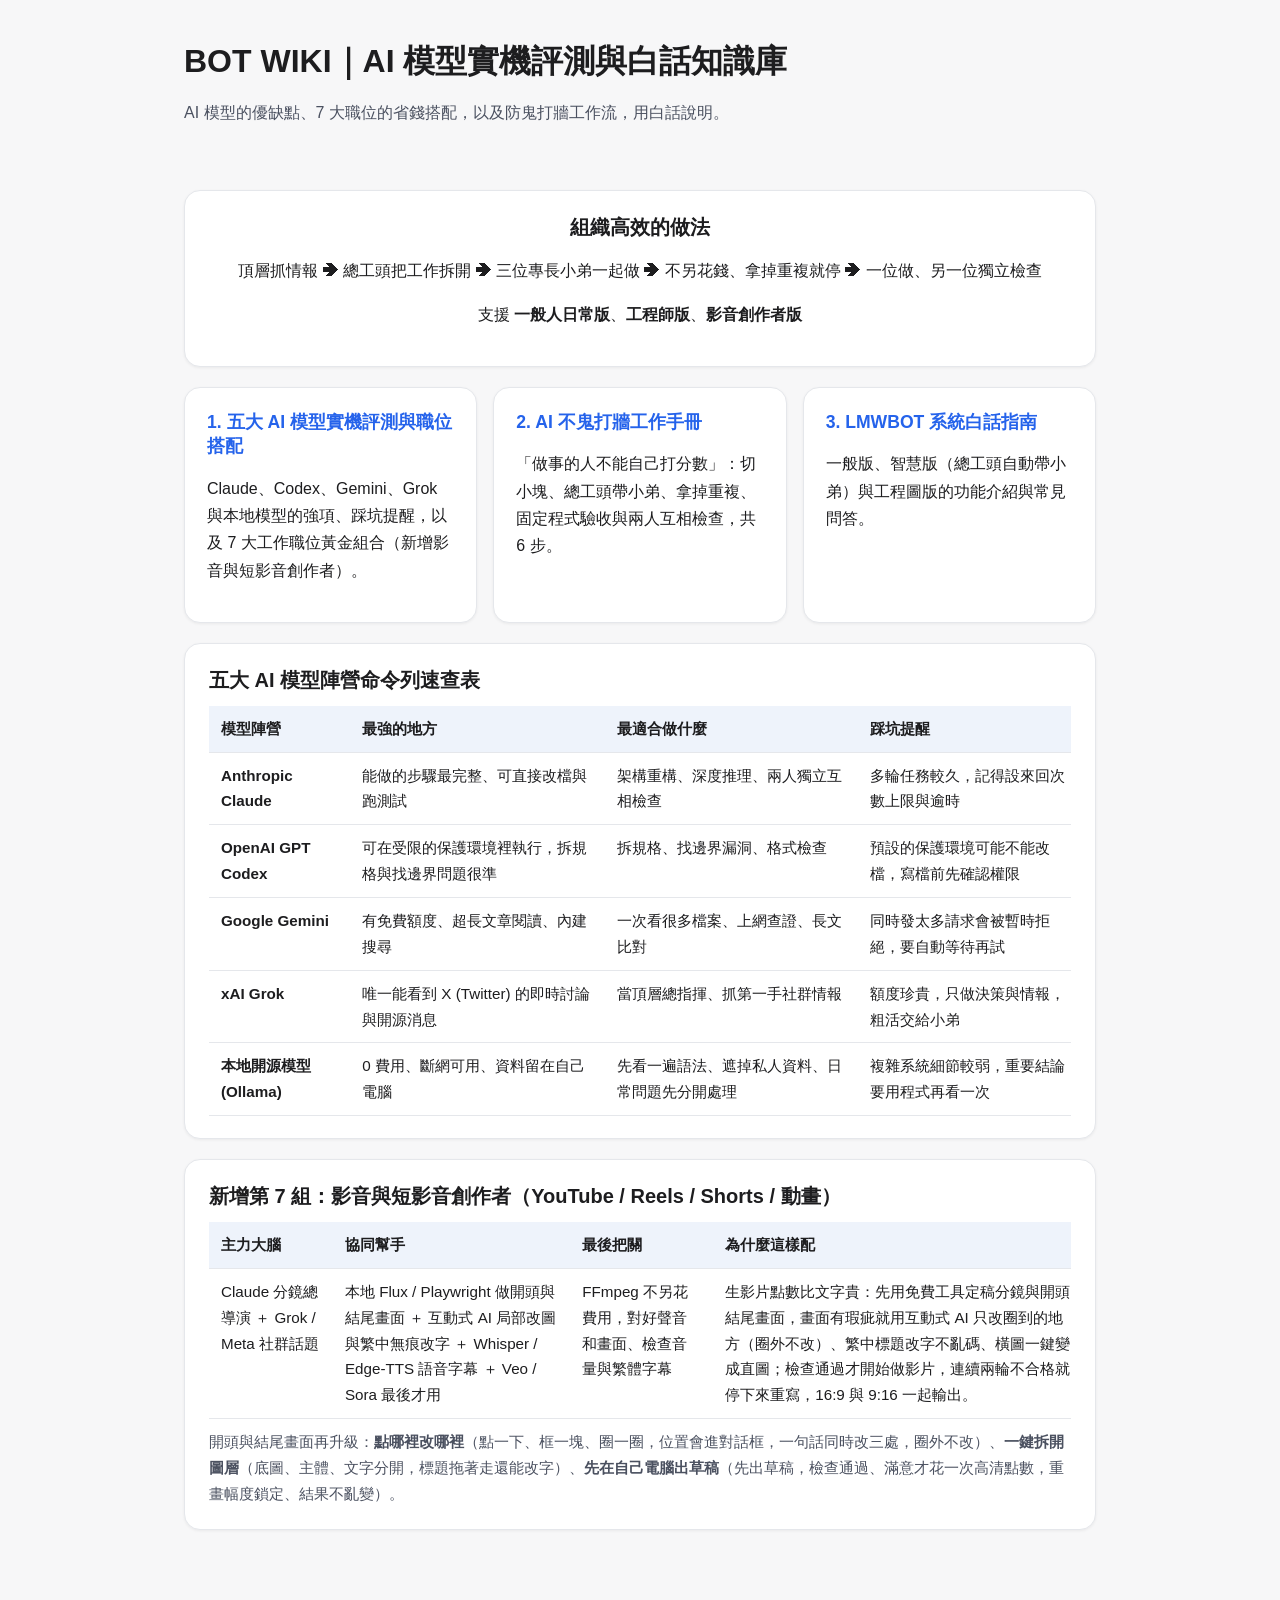
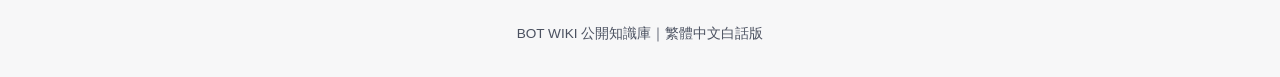
==== commit b77950d4: "docs: 公開頁改成一般人看得懂的白話 生硬用語和內部說法改成白話或整句刪掉，對照清單放在 reports，不從公開頁連過去。火箭圖不再被頁面引用，檔案留著。版面與表格樣式不變。  Co-autho" ====
--- a/index.html
+++ b/index.html
@@ -13,28 +13,27 @@
 </header>
 <main>
 <section class="hero">
-<h2>組織高效引擎：多節火箭 100% 完全燃燒剖面圖</h2>
-<p>頂層抓情報 ➔ 總工頭自動拆單 ➔ 三位專長小弟平行推進 ➔ 0 成本去重止損閥 ➔ 雙燃燒室獨立互審</p>
+<h2>組織高效的做法</h2>
+<p>頂層抓情報 ➔ 總工頭把工作拆開 ➔ 三位專長小弟一起做 ➔ 不另花錢、拿掉重複就停 ➔ 一位做、另一位獨立檢查</p>
 <p>支援 <b>一般人日常版</b>、<b>工程師版</b>、<b>影音創作者版</b></p>
-<img src="assets/org-efficiency-engine.gif" alt="LMWBOT 組織高效引擎：多節火箭 100% 完全燃燒剖面圖">
 </section>
 <div class="cards">
 <a class="card" href="pages/smith/model-providers-live-benchmark.html"><h2>1. 五大 AI 模型實機評測與職位搭配</h2><p>Claude、Codex、Gemini、Grok 與本地模型的強項、踩坑提醒，以及 7 大工作職位黃金組合（新增影音與短影音創作者）。</p></a>
-<a class="card" href="pages/smith/agentic-dual-loop-playbook.html"><h2>2. AI 不鬼打牆工作手冊</h2><p>「做事的人不能自己打分數」：切小塊、總工頭帶小弟、去重、固定程式驗收與雙人互審 6 步驟。</p></a>
+<a class="card" href="pages/smith/agentic-dual-loop-playbook.html"><h2>2. AI 不鬼打牆工作手冊</h2><p>「做事的人不能自己打分數」：切小塊、總工頭帶小弟、拿掉重複、固定程式驗收與兩人互相檢查，共 6 步。</p></a>
 <a class="card" href="pages/smith/lmwbot-system-guide.html"><h2>3. LMWBOT 系統白話指南</h2><p>一般版、智慧版（總工頭自動帶小弟）與工程圖版的功能介紹與常見問答。</p></a>
 </div>
 
 <section>
-<h2>五大 AI 模型陣營 CLI 速查表</h2>
+<h2>五大 AI 模型陣營命令列速查表</h2>
 <div class="table-scroll">
 <table>
 <thead><tr><th>模型陣營</th><th>最強的地方</th><th>最適合做什麼</th><th>踩坑提醒</th></tr></thead>
 <tbody>
-<tr><td><b>Anthropic Claude</b></td><td>工具鏈最完整、可直接改檔與跑測試</td><td>架構重構、深度推理、雙人獨立互審</td><td>多輪任務較久，記得設回合上限與逾時</td></tr>
-<tr><td><b>OpenAI GPT Codex</b></td><td>沙箱安全執行、規格拆解與邊界檢查極準</td><td>拆規格、找邊界漏洞、格式檢查</td><td>預設沙箱可能唯讀，寫檔前先確認權限</td></tr>
-<tr><td><b>Google Gemini CLI</b></td><td>有免費額度、超長文章閱讀、內建搜尋</td><td>跨檔案廣度掃描、上網查證、長文比對</td><td>同時發太多請求易遇到 429，需設自動重試</td></tr>
-<tr><td><b>xAI Grok</b></td><td>唯一具備 X (Twitter) 即時社群與開源情報</td><td>當頂層總指揮、抓第一手社群情報</td><td>額度珍貴，只做決策與情報，粗活交給小弟</td></tr>
-<tr><td><b>本地開源模型 (Ollama)</b></td><td>0 費用、斷網可用、100% 離線隱私</td><td>語法預檢、遮蔽個資、日常問題初步分流</td><td>複雜系統細節較弱，重要結論需程式複核</td></tr>
+<tr><td><b>Anthropic Claude</b></td><td>能做的步驟最完整、可直接改檔與跑測試</td><td>架構重構、深度推理、兩人獨立互相檢查</td><td>多輪任務較久，記得設來回次數上限與逾時</td></tr>
+<tr><td><b>OpenAI GPT Codex</b></td><td>可在受限的保護環境裡執行，拆規格與找邊界問題很準</td><td>拆規格、找邊界漏洞、格式檢查</td><td>預設的保護環境可能不能改檔，寫檔前先確認權限</td></tr>
+<tr><td><b>Google Gemini</b></td><td>有免費額度、超長文章閱讀、內建搜尋</td><td>一次看很多檔案、上網查證、長文比對</td><td>同時發太多請求會被暫時拒絕，要自動等待再試</td></tr>
+<tr><td><b>xAI Grok</b></td><td>唯一能看到 X (Twitter) 的即時討論與開源消息</td><td>當頂層總指揮、抓第一手社群情報</td><td>額度珍貴，只做決策與情報，粗活交給小弟</td></tr>
+<tr><td><b>本地開源模型 (Ollama)</b></td><td>0 費用、斷網可用、資料留在自己電腦</td><td>先看一遍語法、遮掉私人資料、日常問題先分開處理</td><td>複雜系統細節較弱，重要結論要用程式再看一次</td></tr>
 </tbody>
 </table>
 </div>
@@ -46,11 +45,11 @@
 <table>
 <thead><tr><th>主力大腦</th><th>協同幫手</th><th>最後把關</th><th>為什麼這樣配</th></tr></thead>
 <tbody>
-<tr><td>Claude 分鏡總導演 ＋ Grok / Meta 社群話題雷達</td><td>本地 Flux / Playwright 首尾幀 ＋ 互動式 AI 局部改圖與繁中無痕改字 ＋ Whisper / Edge-TTS 語音字幕 ＋ Veo / Sora 刀口點火</td><td>FFmpeg 0 成本音畫同步、響度與繁體字幕守門員</td><td>生影片點數比文字貴：先用免費工具定稿分鏡與首尾幀，首尾幀有瑕疵就用互動式 AI 局部改圖只修圈選處（圈外一個像素都不動）、繁中標題無痕改字零亂碼、橫圖一鍵擴成直圖；守門員過關才點火，連續兩輪不及格就斷路重寫，16:9 與 9:16 一鍵雙出。</td></tr>
+<tr><td>Claude 分鏡總導演 ＋ Grok / Meta 社群話題</td><td>本地 Flux / Playwright 做開頭與結尾畫面 ＋ 互動式 AI 局部改圖與繁中無痕改字 ＋ Whisper / Edge-TTS 語音字幕 ＋ Veo / Sora 最後才用</td><td>FFmpeg 不另花費用，對好聲音和畫面、檢查音量與繁體字幕</td><td>生影片點數比文字貴：先用免費工具定稿分鏡與開頭結尾畫面，畫面有瑕疵就用互動式 AI 只改圈到的地方（圈外不改）、繁中標題改字不亂碼、橫圖一鍵變成直圖；檢查通過才開始做影片，連續兩輪不合格就停下來重寫，16:9 與 9:16 一起輸出。</td></tr>
 </tbody>
 </table>
 </div>
-<p class="note">首尾幀改圖再升級：<b>點哪裡改哪裡</b>（點一下、框一塊、圈一圈自動帶座標標籤進對話框，一句話同時改三處，圈外像素鎖死）、<b>一鍵拆圖層</b>（底圖、主體、文字層分開，標題拖著走還能改字）、<b>本地 0 成本預渲染兩段式</b>（先出草稿過品管閘門，滿意才花一次高清點數，重繪幅度鎖定、不抽卡）。</p>
+<p class="note">開頭與結尾畫面再升級：<b>點哪裡改哪裡</b>（點一下、框一塊、圈一圈，位置會進對話框，一句話同時改三處，圈外不改）、<b>一鍵拆開圖層</b>（底圖、主體、文字分開，標題拖著走還能改字）、<b>先在自己電腦出草稿</b>（先出草稿，檢查通過、滿意才花一次高清點數，重畫幅度鎖定、結果不亂變）。</p>
 </section>
 </main>
 <footer>BOT WIKI 公開知識庫｜繁體中文白話版</footer>
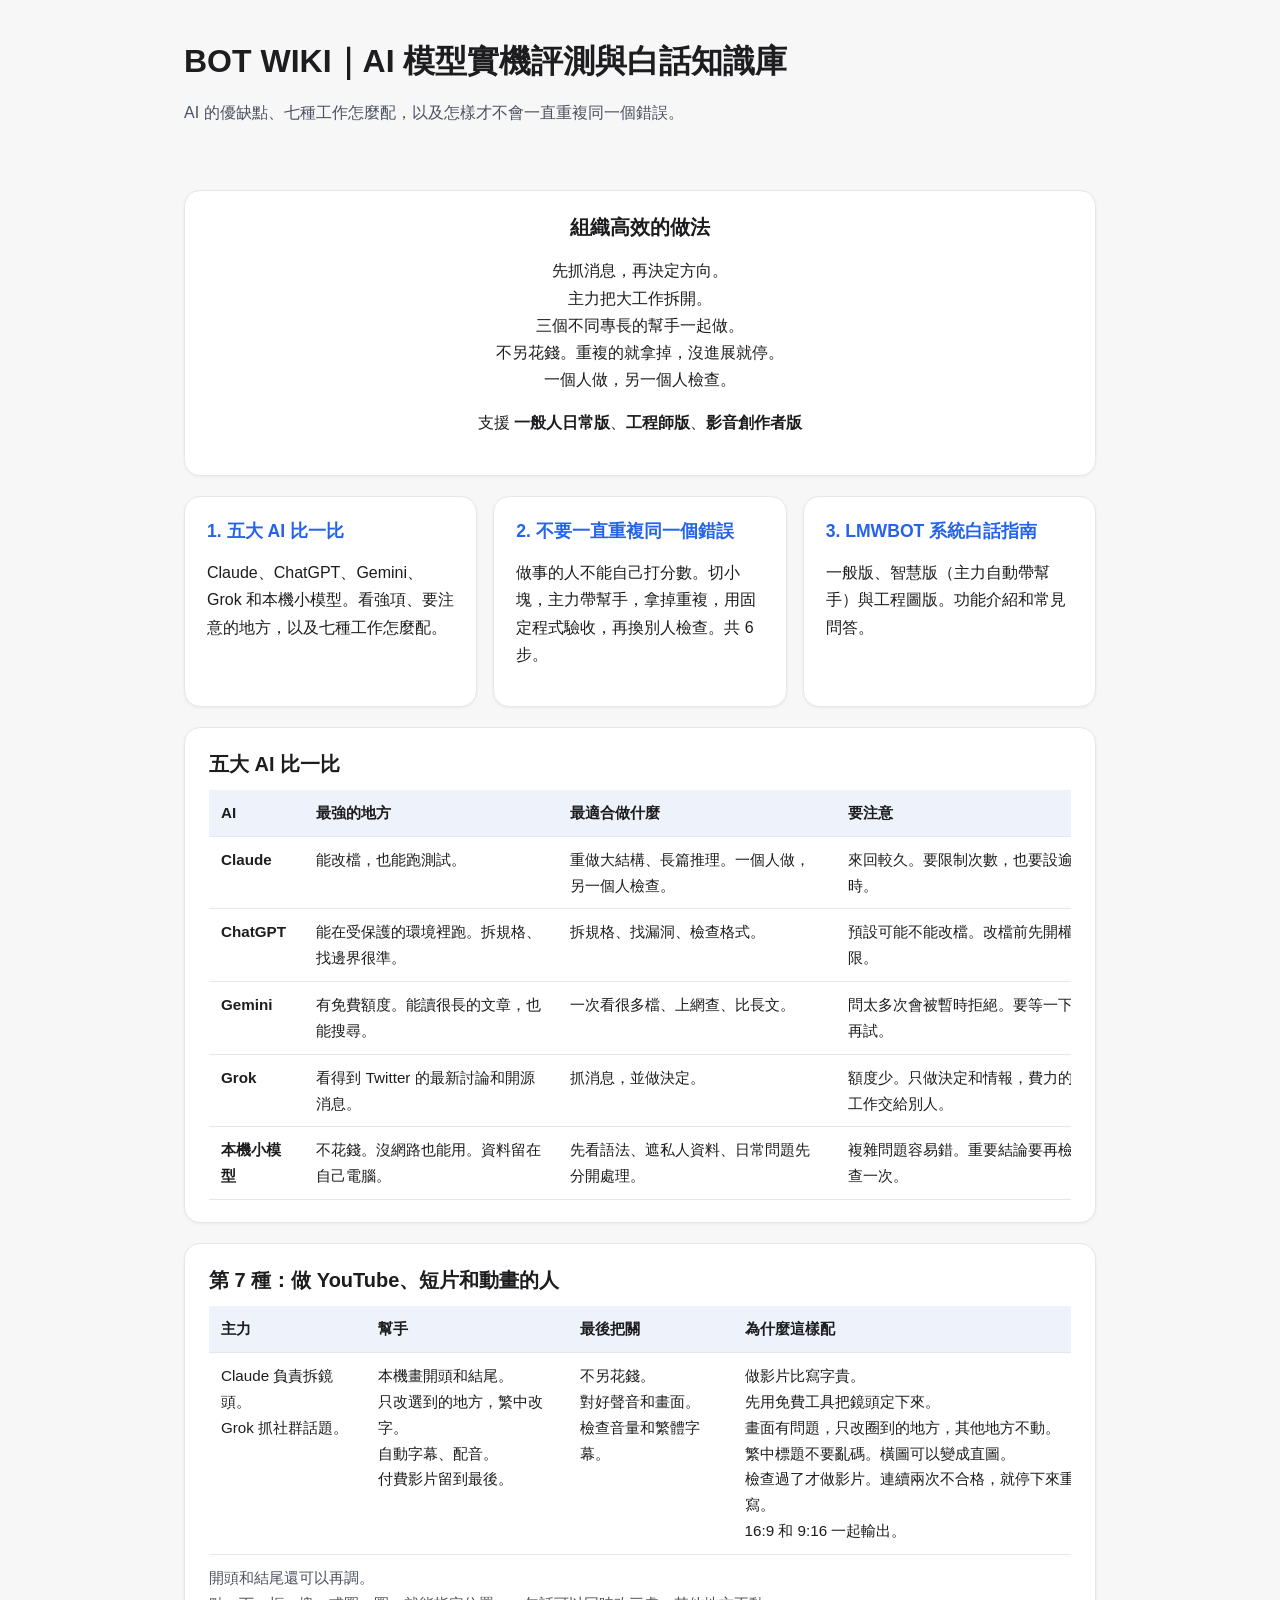
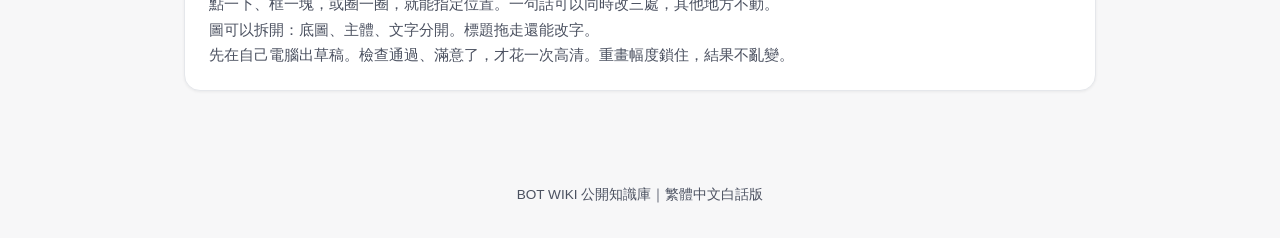
==== commit 27b0bbfe: "docs: 公開頁再改一輪口語和工具名 鬼打牆、總工頭、小弟、陣營、命令列等改成白話。工具英文名改成在做什麼。長句拆短。對照清單補上這一輪。  Co-authored-by: thedoghaoX <" ====
--- a/index.html
+++ b/index.html
@@ -9,47 +9,52 @@
 <body>
 <header>
 <h1>BOT WIKI｜AI 模型實機評測與白話知識庫</h1>
-<p class="sub">AI 模型的優缺點、7 大職位的省錢搭配，以及防鬼打牆工作流，用白話說明。</p>
+<p class="sub">AI 的優缺點、七種工作怎麼配，以及怎樣才不會一直重複同一個錯誤。</p>
 </header>
 <main>
 <section class="hero">
 <h2>組織高效的做法</h2>
-<p>頂層抓情報 ➔ 總工頭把工作拆開 ➔ 三位專長小弟一起做 ➔ 不另花錢、拿掉重複就停 ➔ 一位做、另一位獨立檢查</p>
+<p>先抓消息，再決定方向。<br>主力把大工作拆開。<br>三個不同專長的幫手一起做。<br>不另花錢。重複的就拿掉，沒進展就停。<br>一個人做，另一個人檢查。</p>
 <p>支援 <b>一般人日常版</b>、<b>工程師版</b>、<b>影音創作者版</b></p>
 </section>
 <div class="cards">
-<a class="card" href="pages/smith/model-providers-live-benchmark.html"><h2>1. 五大 AI 模型實機評測與職位搭配</h2><p>Claude、Codex、Gemini、Grok 與本地模型的強項、踩坑提醒，以及 7 大工作職位黃金組合（新增影音與短影音創作者）。</p></a>
-<a class="card" href="pages/smith/agentic-dual-loop-playbook.html"><h2>2. AI 不鬼打牆工作手冊</h2><p>「做事的人不能自己打分數」：切小塊、總工頭帶小弟、拿掉重複、固定程式驗收與兩人互相檢查，共 6 步。</p></a>
-<a class="card" href="pages/smith/lmwbot-system-guide.html"><h2>3. LMWBOT 系統白話指南</h2><p>一般版、智慧版（總工頭自動帶小弟）與工程圖版的功能介紹與常見問答。</p></a>
+<a class="card" href="pages/smith/model-providers-live-benchmark.html"><h2>1. 五大 AI 比一比</h2><p>Claude、ChatGPT、Gemini、Grok 和本機小模型。看強項、要注意的地方，以及七種工作怎麼配。</p></a>
+<a class="card" href="pages/smith/agentic-dual-loop-playbook.html"><h2>2. 不要一直重複同一個錯誤</h2><p>做事的人不能自己打分數。切小塊，主力帶幫手，拿掉重複，用固定程式驗收，再換別人檢查。共 6 步。</p></a>
+<a class="card" href="pages/smith/lmwbot-system-guide.html"><h2>3. LMWBOT 系統白話指南</h2><p>一般版、智慧版（主力自動帶幫手）與工程圖版。功能介紹和常見問答。</p></a>
 </div>
 
 <section>
-<h2>五大 AI 模型陣營命令列速查表</h2>
+<h2>五大 AI 比一比</h2>
 <div class="table-scroll">
 <table>
-<thead><tr><th>模型陣營</th><th>最強的地方</th><th>最適合做什麼</th><th>踩坑提醒</th></tr></thead>
+<thead><tr><th>AI</th><th>最強的地方</th><th>最適合做什麼</th><th>要注意</th></tr></thead>
 <tbody>
-<tr><td><b>Anthropic Claude</b></td><td>能做的步驟最完整、可直接改檔與跑測試</td><td>架構重構、深度推理、兩人獨立互相檢查</td><td>多輪任務較久，記得設來回次數上限與逾時</td></tr>
-<tr><td><b>OpenAI GPT Codex</b></td><td>可在受限的保護環境裡執行，拆規格與找邊界問題很準</td><td>拆規格、找邊界漏洞、格式檢查</td><td>預設的保護環境可能不能改檔，寫檔前先確認權限</td></tr>
-<tr><td><b>Google Gemini</b></td><td>有免費額度、超長文章閱讀、內建搜尋</td><td>一次看很多檔案、上網查證、長文比對</td><td>同時發太多請求會被暫時拒絕，要自動等待再試</td></tr>
-<tr><td><b>xAI Grok</b></td><td>唯一能看到 X (Twitter) 的即時討論與開源消息</td><td>當頂層總指揮、抓第一手社群情報</td><td>額度珍貴，只做決策與情報，粗活交給小弟</td></tr>
-<tr><td><b>本地開源模型 (Ollama)</b></td><td>0 費用、斷網可用、資料留在自己電腦</td><td>先看一遍語法、遮掉私人資料、日常問題先分開處理</td><td>複雜系統細節較弱，重要結論要用程式再看一次</td></tr>
+<tr><td><b>Claude</b></td><td>能改檔，也能跑測試。</td><td>重做大結構、長篇推理。一個人做，另一個人檢查。</td><td>來回較久。要限制次數，也要設逾時。</td></tr>
+<tr><td><b>ChatGPT</b></td><td>能在受保護的環境裡跑。拆規格、找邊界很準。</td><td>拆規格、找漏洞、檢查格式。</td><td>預設可能不能改檔。改檔前先開權限。</td></tr>
+<tr><td><b>Gemini</b></td><td>有免費額度。能讀很長的文章，也能搜尋。</td><td>一次看很多檔、上網查、比長文。</td><td>問太多次會被暫時拒絕。要等一下再試。</td></tr>
+<tr><td><b>Grok</b></td><td>看得到 Twitter 的最新討論和開源消息。</td><td>抓消息，並做決定。</td><td>額度少。只做決定和情報，費力的工作交給別人。</td></tr>
+<tr><td><b>本機小模型</b></td><td>不花錢。沒網路也能用。資料留在自己電腦。</td><td>先看語法、遮私人資料、日常問題先分開處理。</td><td>複雜問題容易錯。重要結論要再檢查一次。</td></tr>
 </tbody>
 </table>
 </div>
 </section>
 
 <section>
-<h2>新增第 7 組：影音與短影音創作者（YouTube / Reels / Shorts / 動畫）</h2>
+<h2>第 7 種：做 YouTube、短片和動畫的人</h2>
 <div class="table-scroll">
 <table>
-<thead><tr><th>主力大腦</th><th>協同幫手</th><th>最後把關</th><th>為什麼這樣配</th></tr></thead>
+<thead><tr><th>主力</th><th>幫手</th><th>最後把關</th><th>為什麼這樣配</th></tr></thead>
 <tbody>
-<tr><td>Claude 分鏡總導演 ＋ Grok / Meta 社群話題</td><td>本地 Flux / Playwright 做開頭與結尾畫面 ＋ 互動式 AI 局部改圖與繁中無痕改字 ＋ Whisper / Edge-TTS 語音字幕 ＋ Veo / Sora 最後才用</td><td>FFmpeg 不另花費用，對好聲音和畫面、檢查音量與繁體字幕</td><td>生影片點數比文字貴：先用免費工具定稿分鏡與開頭結尾畫面，畫面有瑕疵就用互動式 AI 只改圈到的地方（圈外不改）、繁中標題改字不亂碼、橫圖一鍵變成直圖；檢查通過才開始做影片，連續兩輪不合格就停下來重寫，16:9 與 9:16 一起輸出。</td></tr>
+<tr>
+<td>Claude 負責拆鏡頭。<br>Grok 抓社群話題。</td>
+<td>本機畫開頭和結尾。<br>只改選到的地方，繁中改字。<br>自動字幕、配音。<br>付費影片留到最後。</td>
+<td>不另花錢。<br>對好聲音和畫面。<br>檢查音量和繁體字幕。</td>
+<td>做影片比寫字貴。<br>先用免費工具把鏡頭定下來。<br>畫面有問題，只改圈到的地方，其他地方不動。<br>繁中標題不要亂碼。橫圖可以變成直圖。<br>檢查過了才做影片。連續兩次不合格，就停下來重寫。<br>16:9 和 9:16 一起輸出。</td>
+</tr>
 </tbody>
 </table>
 </div>
-<p class="note">開頭與結尾畫面再升級：<b>點哪裡改哪裡</b>（點一下、框一塊、圈一圈，位置會進對話框，一句話同時改三處，圈外不改）、<b>一鍵拆開圖層</b>（底圖、主體、文字分開，標題拖著走還能改字）、<b>先在自己電腦出草稿</b>（先出草稿，檢查通過、滿意才花一次高清點數，重畫幅度鎖定、結果不亂變）。</p>
+<p class="note">開頭和結尾還可以再調。<br>點一下、框一塊，或圈一圈，就能指定位置。一句話可以同時改三處，其他地方不動。<br>圖可以拆開：底圖、主體、文字分開。標題拖走還能改字。<br>先在自己電腦出草稿。檢查通過、滿意了，才花一次高清。重畫幅度鎖住，結果不亂變。</p>
 </section>
 </main>
 <footer>BOT WIKI 公開知識庫｜繁體中文白話版</footer>
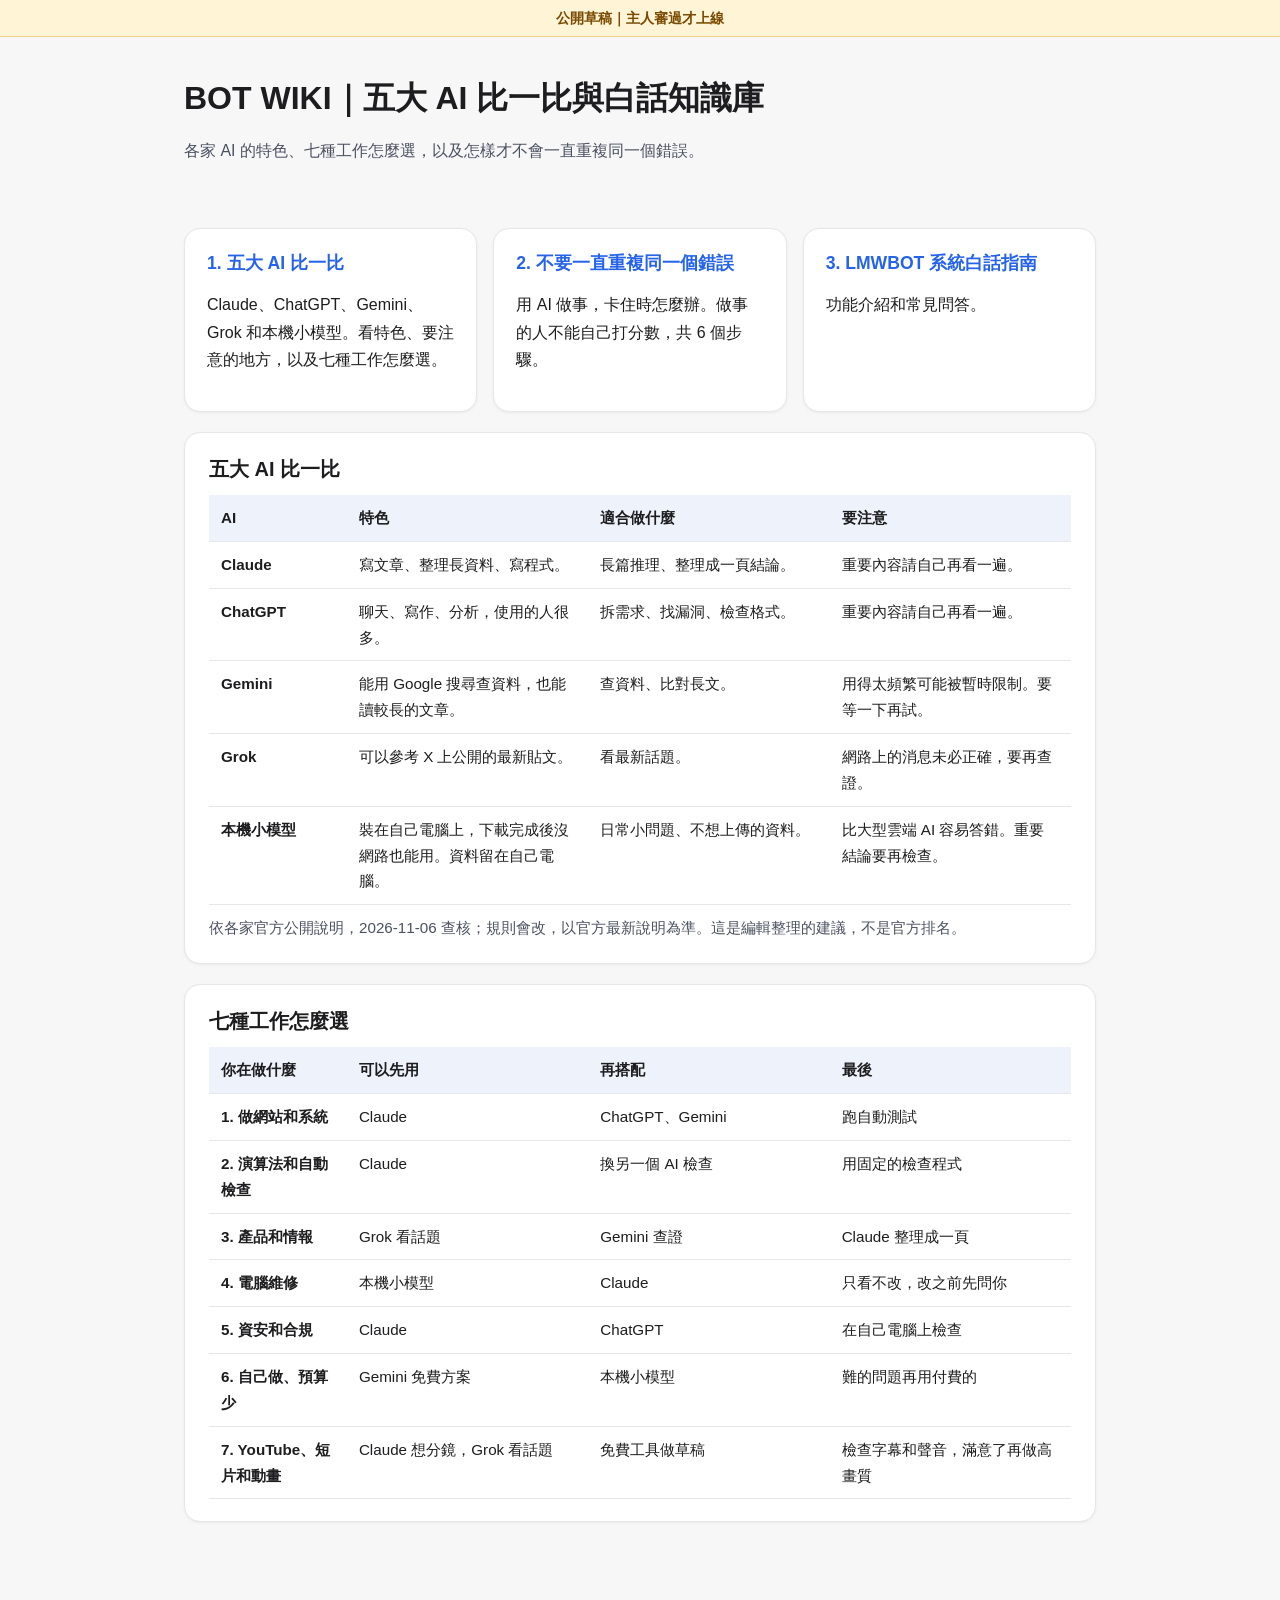
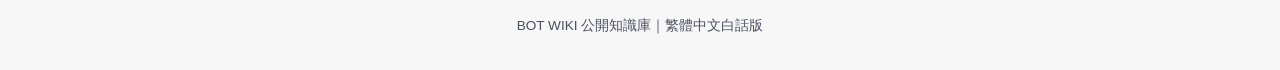
==== commit 94caf3c1: "docs: 公開草稿再清洗，加草稿標與 REMOVED 報告 Co-Authored-By: Claude Sonnet 5.5 <noreply@anthropic.com>" ====
--- a/index.html
+++ b/index.html
@@ -3,58 +3,55 @@
 <head>
 <meta charset="utf-8">
 <meta name="viewport" content="width=device-width, initial-scale=1">
-<title>BOT WIKI｜AI 模型實機評測與白話知識庫</title>
+<title>BOT WIKI｜五大 AI 比一比與白話知識庫</title>
 <link rel="stylesheet" href="shared/site.css">
 </head>
 <body>
+<div class="draft-badge" role="note">公開草稿｜主人審過才上線</div>
 <header>
-<h1>BOT WIKI｜AI 模型實機評測與白話知識庫</h1>
-<p class="sub">AI 的優缺點、七種工作怎麼配，以及怎樣才不會一直重複同一個錯誤。</p>
+<h1>BOT WIKI｜五大 AI 比一比與白話知識庫</h1>
+<p class="sub">各家 AI 的特色、七種工作怎麼選，以及怎樣才不會一直重複同一個錯誤。</p>
 </header>
 <main>
-<section class="hero">
-<h2>組織高效的做法</h2>
-<p>先抓消息，再決定方向。<br>主力把大工作拆開。<br>三個不同專長的幫手一起做。<br>不另花錢。重複的就拿掉，沒進展就停。<br>一個人做，另一個人檢查。</p>
-<p>支援 <b>一般人日常版</b>、<b>工程師版</b>、<b>影音創作者版</b></p>
-</section>
 <div class="cards">
-<a class="card" href="pages/smith/model-providers-live-benchmark.html"><h2>1. 五大 AI 比一比</h2><p>Claude、ChatGPT、Gemini、Grok 和本機小模型。看強項、要注意的地方，以及七種工作怎麼配。</p></a>
-<a class="card" href="pages/smith/agentic-dual-loop-playbook.html"><h2>2. 不要一直重複同一個錯誤</h2><p>做事的人不能自己打分數。切小塊，主力帶幫手，拿掉重複，用固定程式驗收，再換別人檢查。共 6 步。</p></a>
-<a class="card" href="pages/smith/lmwbot-system-guide.html"><h2>3. LMWBOT 系統白話指南</h2><p>一般版、智慧版（主力自動帶幫手）與工程圖版。功能介紹和常見問答。</p></a>
+<a class="card" href="pages/smith/model-providers-live-benchmark.html"><h2>1. 五大 AI 比一比</h2><p>Claude、ChatGPT、Gemini、Grok 和本機小模型。看特色、要注意的地方，以及七種工作怎麼選。</p></a>
+<a class="card" href="pages/smith/agentic-dual-loop-playbook.html"><h2>2. 不要一直重複同一個錯誤</h2><p>用 AI 做事，卡住時怎麼辦。做事的人不能自己打分數，共 6 個步驟。</p></a>
+<a class="card" href="pages/smith/lmwbot-system-guide.html"><h2>3. LMWBOT 系統白話指南</h2><p>功能介紹和常見問答。</p></a>
 </div>
 
 <section>
 <h2>五大 AI 比一比</h2>
 <div class="table-scroll">
 <table>
-<thead><tr><th>AI</th><th>最強的地方</th><th>最適合做什麼</th><th>要注意</th></tr></thead>
+<thead><tr><th>AI</th><th>特色</th><th>適合做什麼</th><th>要注意</th></tr></thead>
 <tbody>
-<tr><td><b>Claude</b></td><td>能改檔，也能跑測試。</td><td>重做大結構、長篇推理。一個人做，另一個人檢查。</td><td>來回較久。要限制次數，也要設逾時。</td></tr>
-<tr><td><b>ChatGPT</b></td><td>能在受保護的環境裡跑。拆規格、找邊界很準。</td><td>拆規格、找漏洞、檢查格式。</td><td>預設可能不能改檔。改檔前先開權限。</td></tr>
-<tr><td><b>Gemini</b></td><td>有免費額度。能讀很長的文章，也能搜尋。</td><td>一次看很多檔、上網查、比長文。</td><td>問太多次會被暫時拒絕。要等一下再試。</td></tr>
-<tr><td><b>Grok</b></td><td>看得到 Twitter 的最新討論和開源消息。</td><td>抓消息，並做決定。</td><td>額度少。只做決定和情報，費力的工作交給別人。</td></tr>
-<tr><td><b>本機小模型</b></td><td>不花錢。沒網路也能用。資料留在自己電腦。</td><td>先看語法、遮私人資料、日常問題先分開處理。</td><td>複雜問題容易錯。重要結論要再檢查一次。</td></tr>
+<tr><td><b>Claude</b></td><td>寫文章、整理長資料、寫程式。</td><td>長篇推理、整理成一頁結論。</td><td>重要內容請自己再看一遍。</td></tr>
+<tr><td><b>ChatGPT</b></td><td>聊天、寫作、分析，使用的人很多。</td><td>拆需求、找漏洞、檢查格式。</td><td>重要內容請自己再看一遍。</td></tr>
+<tr><td><b>Gemini</b></td><td>能用 Google 搜尋查資料，也能讀較長的文章。</td><td>查資料、比對長文。</td><td>用得太頻繁可能被暫時限制。要等一下再試。</td></tr>
+<tr><td><b>Grok</b></td><td>可以參考 X 上公開的最新貼文。</td><td>看最新話題。</td><td>網路上的消息未必正確，要再查證。</td></tr>
+<tr><td><b>本機小模型</b></td><td>裝在自己電腦上，下載完成後沒網路也能用。資料留在自己電腦。</td><td>日常小問題、不想上傳的資料。</td><td>比大型雲端 AI 容易答錯。重要結論要再檢查。</td></tr>
 </tbody>
 </table>
 </div>
+<p class="note">依各家官方公開說明，2026-11-06 查核；規則會改，以官方最新說明為準。這是編輯整理的建議，不是官方排名。</p>
 </section>
 
 <section>
-<h2>第 7 種：做 YouTube、短片和動畫的人</h2>
+<h2>七種工作怎麼選</h2>
 <div class="table-scroll">
 <table>
-<thead><tr><th>主力</th><th>幫手</th><th>最後把關</th><th>為什麼這樣配</th></tr></thead>
+<thead><tr><th>你在做什麼</th><th>可以先用</th><th>再搭配</th><th>最後</th></tr></thead>
 <tbody>
-<tr>
-<td>Claude 負責拆鏡頭。<br>Grok 抓社群話題。</td>
-<td>本機畫開頭和結尾。<br>只改選到的地方，繁中改字。<br>自動字幕、配音。<br>付費影片留到最後。</td>
-<td>不另花錢。<br>對好聲音和畫面。<br>檢查音量和繁體字幕。</td>
-<td>做影片比寫字貴。<br>先用免費工具把鏡頭定下來。<br>畫面有問題，只改圈到的地方，其他地方不動。<br>繁中標題不要亂碼。橫圖可以變成直圖。<br>檢查過了才做影片。連續兩次不合格，就停下來重寫。<br>16:9 和 9:16 一起輸出。</td>
-</tr>
+<tr><td><b>1. 做網站和系統</b></td><td>Claude</td><td>ChatGPT、Gemini</td><td>跑自動測試</td></tr>
+<tr><td><b>2. 演算法和自動檢查</b></td><td>Claude</td><td>換另一個 AI 檢查</td><td>用固定的檢查程式</td></tr>
+<tr><td><b>3. 產品和情報</b></td><td>Grok 看話題</td><td>Gemini 查證</td><td>Claude 整理成一頁</td></tr>
+<tr><td><b>4. 電腦維修</b></td><td>本機小模型</td><td>Claude</td><td>只看不改，改之前先問你</td></tr>
+<tr><td><b>5. 資安和合規</b></td><td>Claude</td><td>ChatGPT</td><td>在自己電腦上檢查</td></tr>
+<tr><td><b>6. 自己做、預算少</b></td><td>Gemini 免費方案</td><td>本機小模型</td><td>難的問題再用付費的</td></tr>
+<tr><td><b>7. YouTube、短片和動畫</b></td><td>Claude 想分鏡，Grok 看話題</td><td>免費工具做草稿</td><td>檢查字幕和聲音，滿意了再做高畫質</td></tr>
 </tbody>
 </table>
 </div>
-<p class="note">開頭和結尾還可以再調。<br>點一下、框一塊，或圈一圈，就能指定位置。一句話可以同時改三處，其他地方不動。<br>圖可以拆開：底圖、主體、文字分開。標題拖走還能改字。<br>先在自己電腦出草稿。檢查通過、滿意了，才花一次高清。重畫幅度鎖住，結果不亂變。</p>
 </section>
 </main>
 <footer>BOT WIKI 公開知識庫｜繁體中文白話版</footer>
--- a/shared/site.css
+++ b/shared/site.css
@@ -1,7 +1,7 @@
 /* 公開版視覺：預設淺色、圓角卡片、單欄不超過 960px。
    色彩對齊 shared/DESIGN.md。字型：Noto Sans CJK TC，備援 PingFang TC、Microsoft JhengHei。 */
 :root {
-  color-scheme: light;
+  color-scheme: light dark;
   --bg: #f7f7f8;
   --card: #ffffff;
   --text: #1d1d1f;
@@ -16,7 +16,7 @@
 
 * { box-sizing: border-box; }
 
-html { color-scheme: light; }
+html { color-scheme: light dark; }
 
 body {
   margin: 0;
@@ -98,16 +98,15 @@
 }
 
 .table-scroll {
-  overflow-x: auto;
-  overflow-y: clip;
-  -webkit-overflow-scrolling: touch;
+  overflow-x: visible;
   max-width: 100%;
   margin-top: 4px;
 }
 
 table {
   width: 100%;
-  min-width: 880px;
+  min-width: 0;
+  table-layout: fixed;
   border-collapse: separate;
   border-spacing: 0;
   font-size: 0.95rem;
@@ -119,7 +118,22 @@
   border-bottom: 1px solid var(--line);
   text-align: left;
   vertical-align: top;
-}
+  overflow-wrap: break-word;
+  word-break: break-word;
+}
+
+/* 四欄：名稱窄一點，其餘均分，文字在欄內換行。 */
+table:not(:has(th:nth-child(5))) :is(th, td):nth-child(1) { width: 16%; }
+table:not(:has(th:nth-child(5))) :is(th, td):nth-child(2) { width: 28%; }
+table:not(:has(th:nth-child(5))) :is(th, td):nth-child(3) { width: 28%; }
+table:not(:has(th:nth-child(5))) :is(th, td):nth-child(4) { width: 28%; }
+
+/* 五欄：說明放最後一欄，給它多一點寬度。 */
+table:has(th:nth-child(5)) :is(th, td):nth-child(1) { width: 18%; }
+table:has(th:nth-child(5)) :is(th, td):nth-child(2) { width: 16%; }
+table:has(th:nth-child(5)) :is(th, td):nth-child(3) { width: 16%; }
+table:has(th:nth-child(5)) :is(th, td):nth-child(4) { width: 18%; }
+table:has(th:nth-child(5)) :is(th, td):nth-child(5) { width: 32%; }
 
 thead th {
   position: sticky;
@@ -127,7 +141,7 @@
   z-index: 2;
   background: var(--thead);
   font-weight: 600;
-  white-space: nowrap;
+  white-space: normal;
 }
 
 /* 數字欄靠右。表頭寫單位，儲存格只放數值。 */
@@ -162,9 +176,51 @@
   padding: 8px 24px 32px;
 }
 
-@media (max-width: 640px) {
+@media (max-width: 720px) {
   header,
   main,
   .wrap { padding-left: 16px; padding-right: 16px; }
   h1 { font-size: 1.6rem; }
-}
+
+  .table-scroll {
+    overflow-x: auto;
+    overflow-y: clip;
+    -webkit-overflow-scrolling: touch;
+  }
+
+  table {
+    width: 720px;
+    min-width: 720px;
+    table-layout: auto;
+  }
+
+  table :is(th, td) { width: auto; }
+
+  thead th { white-space: nowrap; }
+}
+
+.draft-badge {
+  background: #fff4d6;
+  color: #7a4a00;
+  border-bottom: 1px solid #f0d28a;
+  text-align: center;
+  font-size: 0.9rem;
+  font-weight: 600;
+  padding: 6px 12px;
+}
+
+@media (prefers-color-scheme: dark) {
+  :root {
+    --bg: #14161a;
+    --card: #1e2127;
+    --text: #ececf0;
+    --muted: #aab0bd;
+    --line: #333844;
+    --primary: #7aa7ff;
+    --thead: #262b36;
+    --shadow: none;
+  }
+  code { background: #2a2f3a; }
+  .tag { background: #26324d; color: #a9c4ff; }
+  .draft-badge { background: #3a2f12; color: #ffd98a; border-bottom-color: #5c4a1c; }
+}
